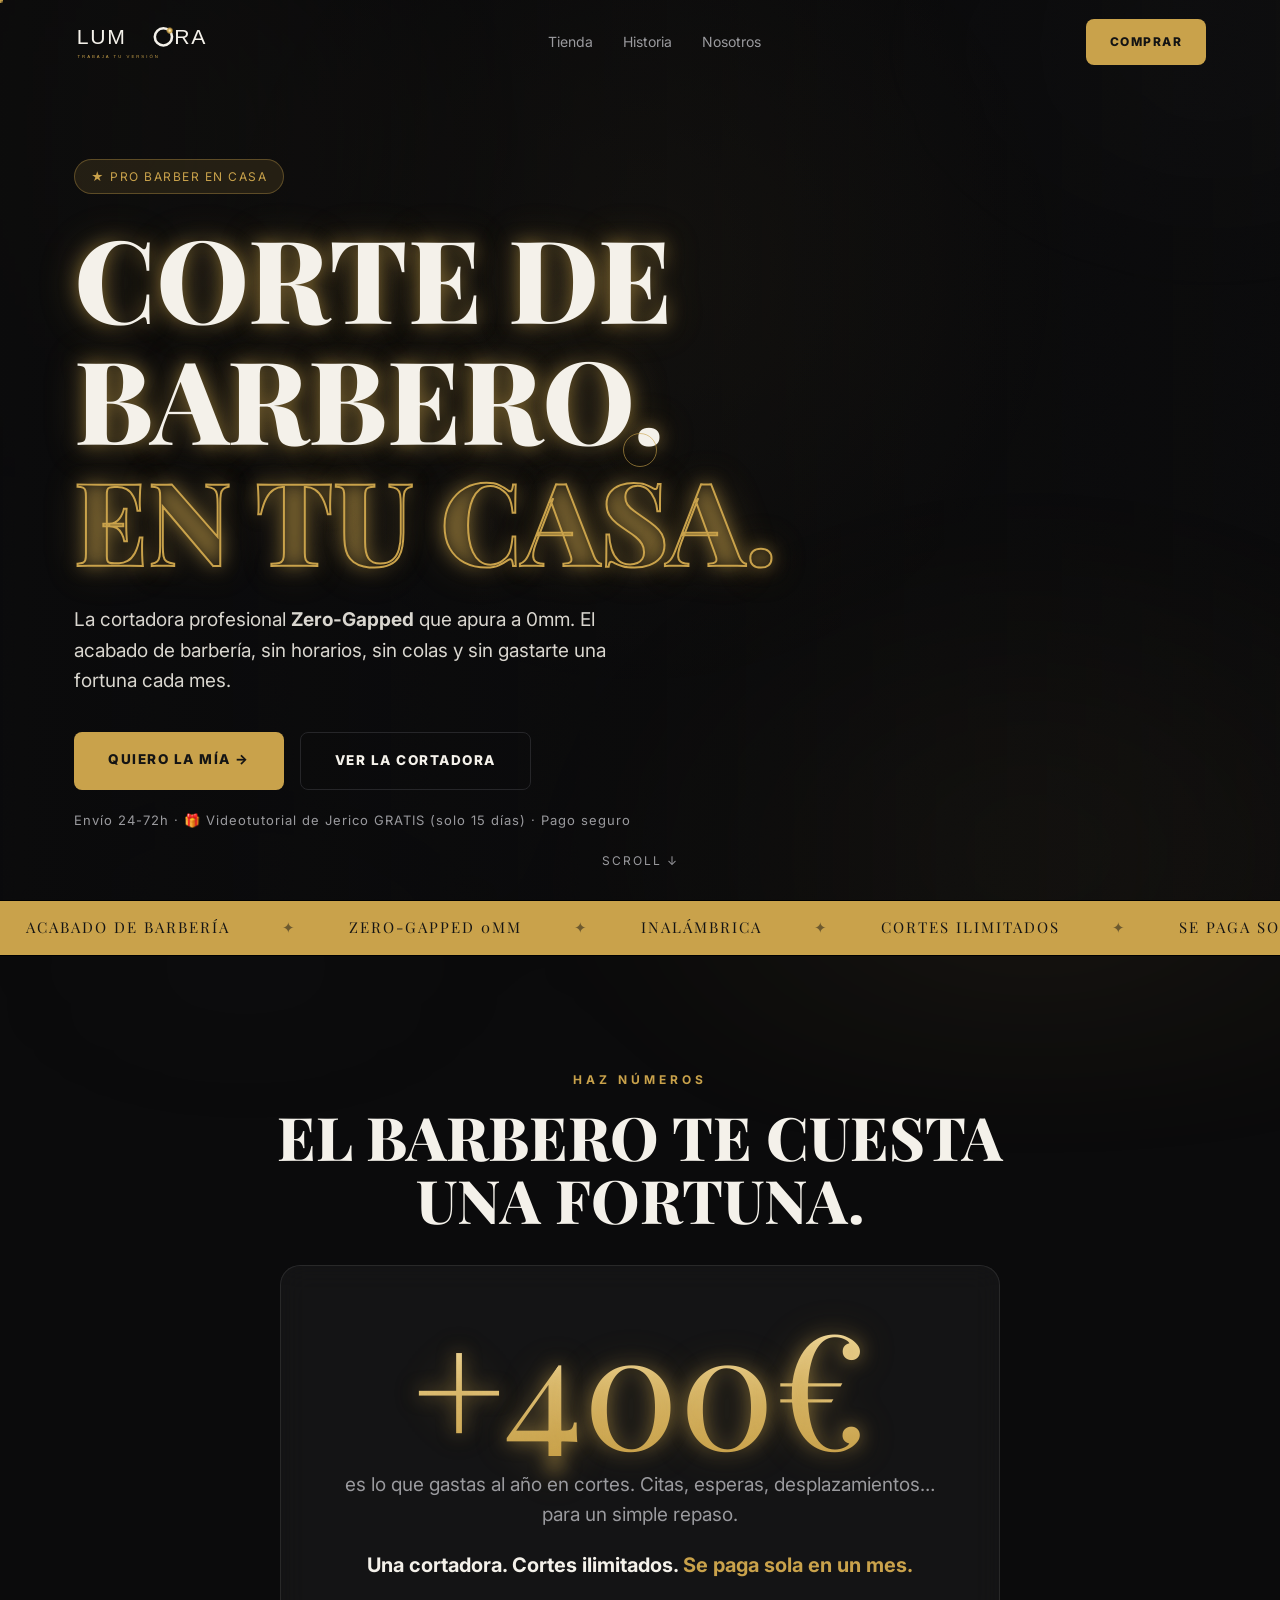
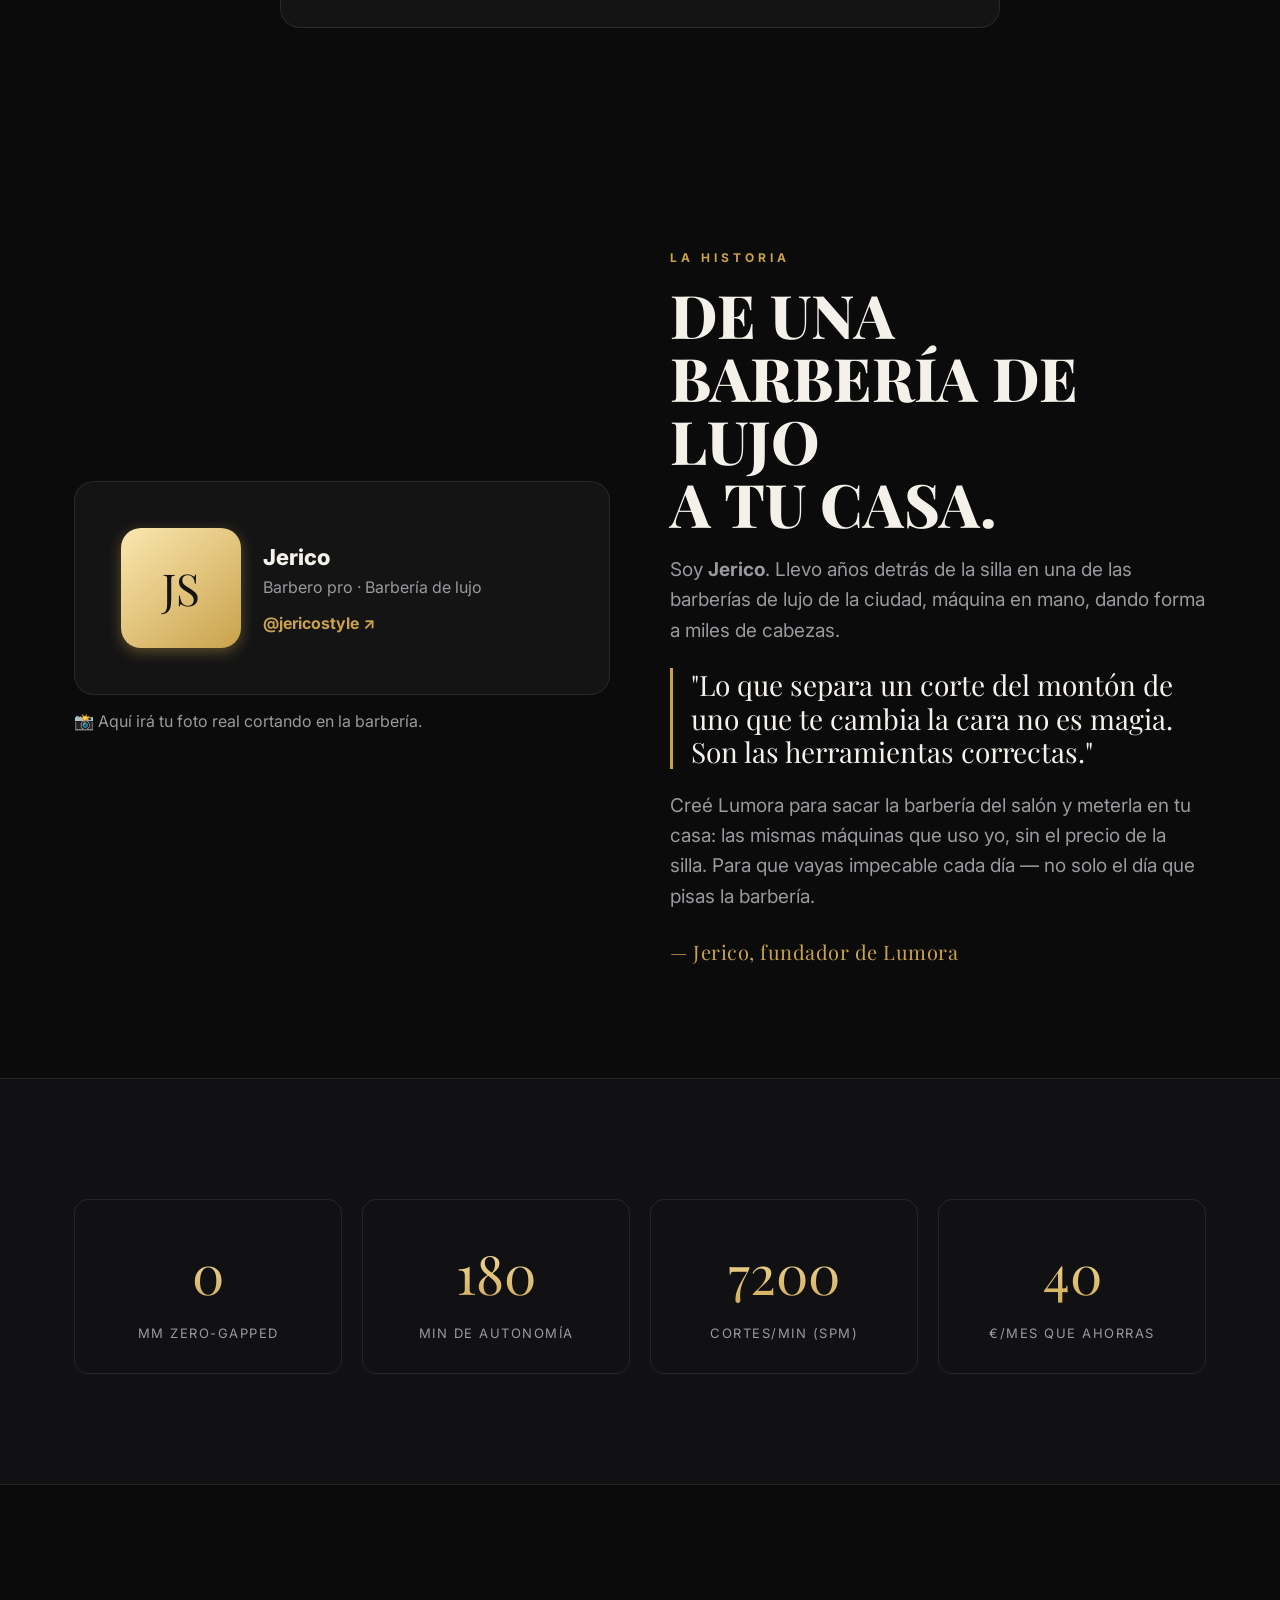
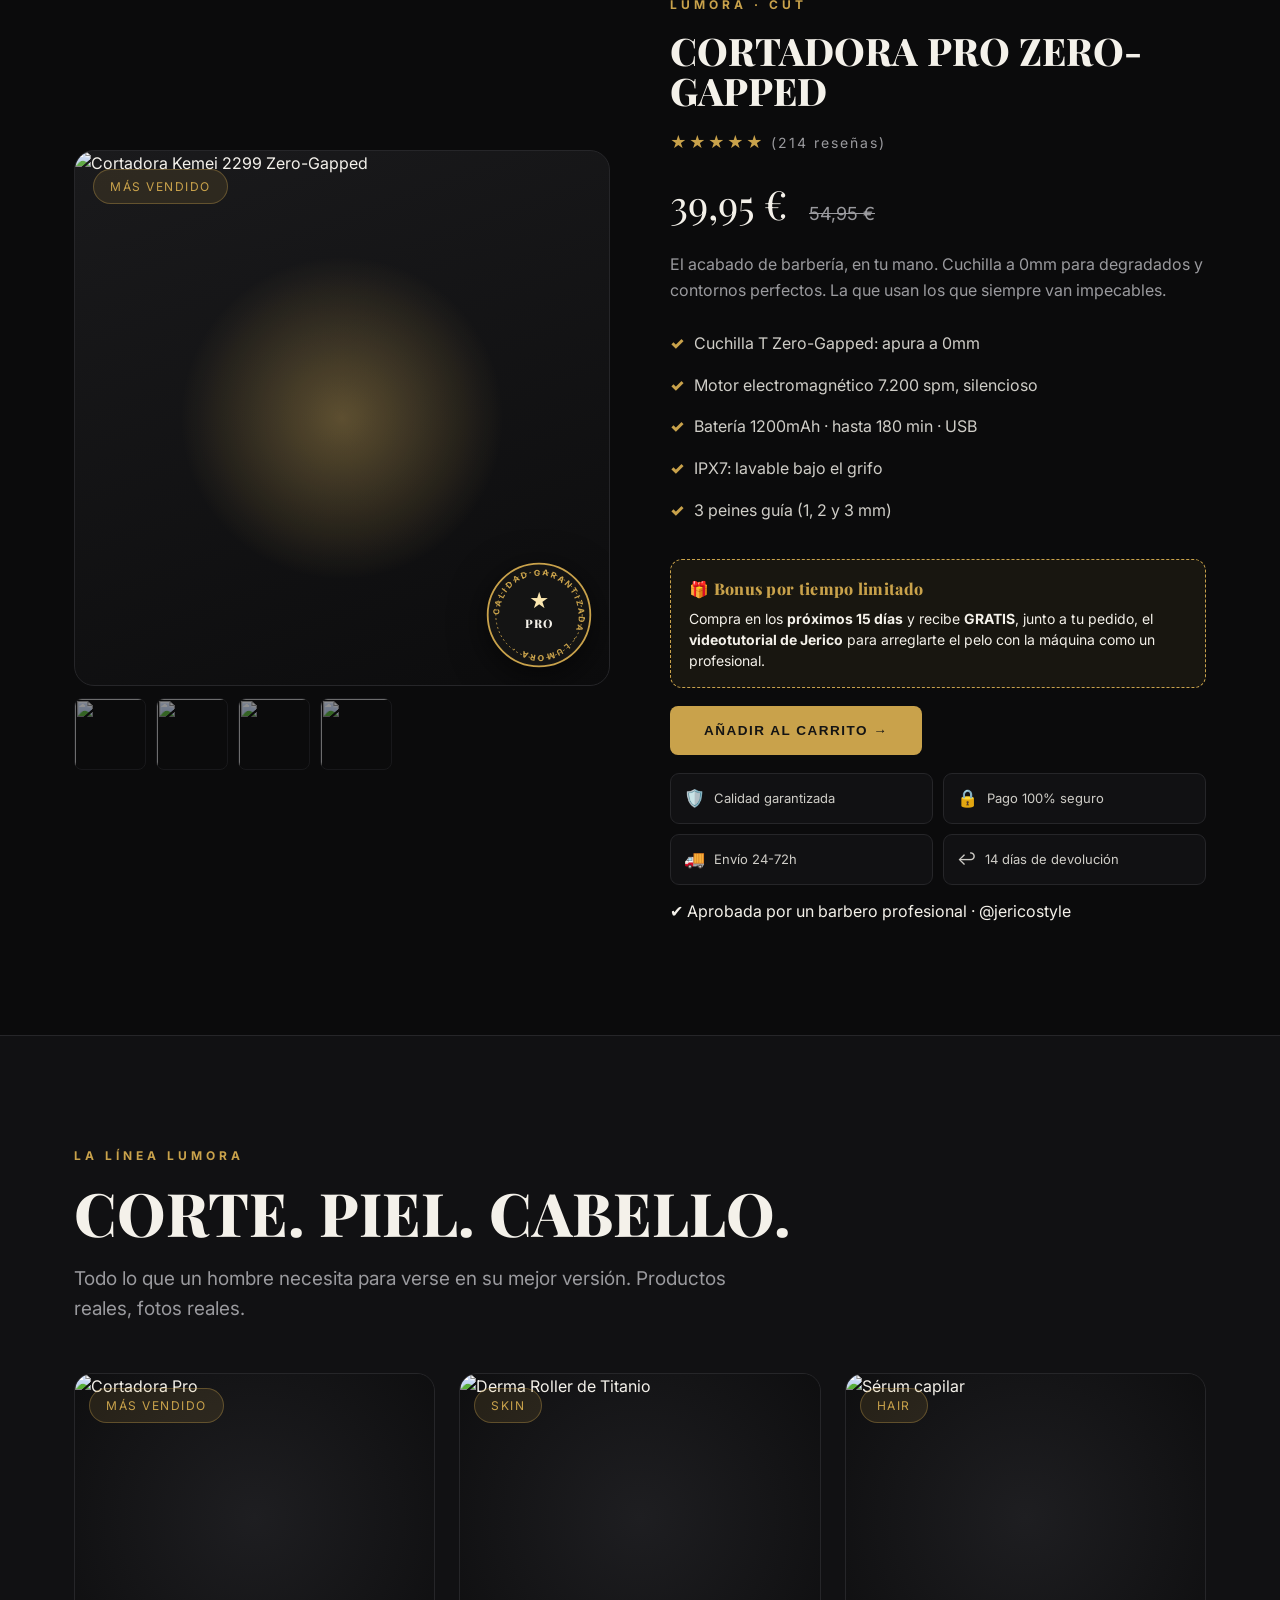
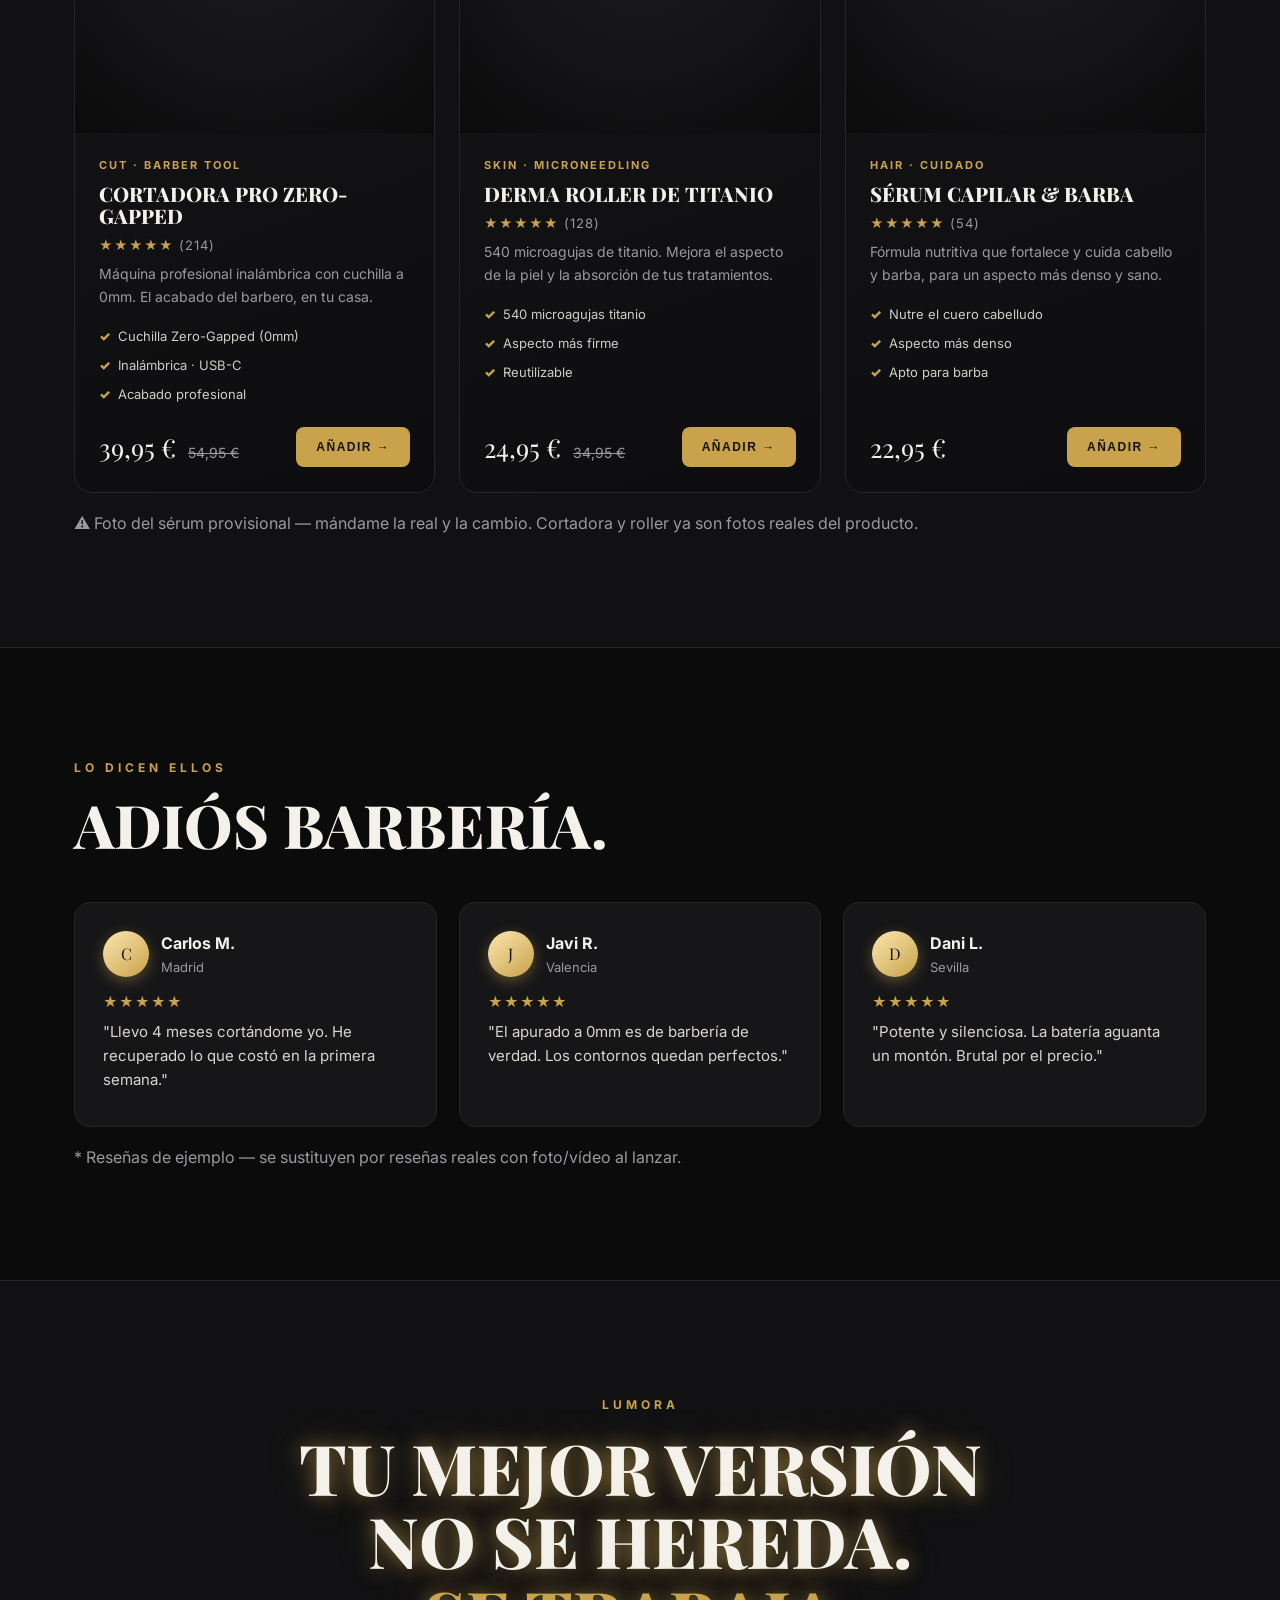
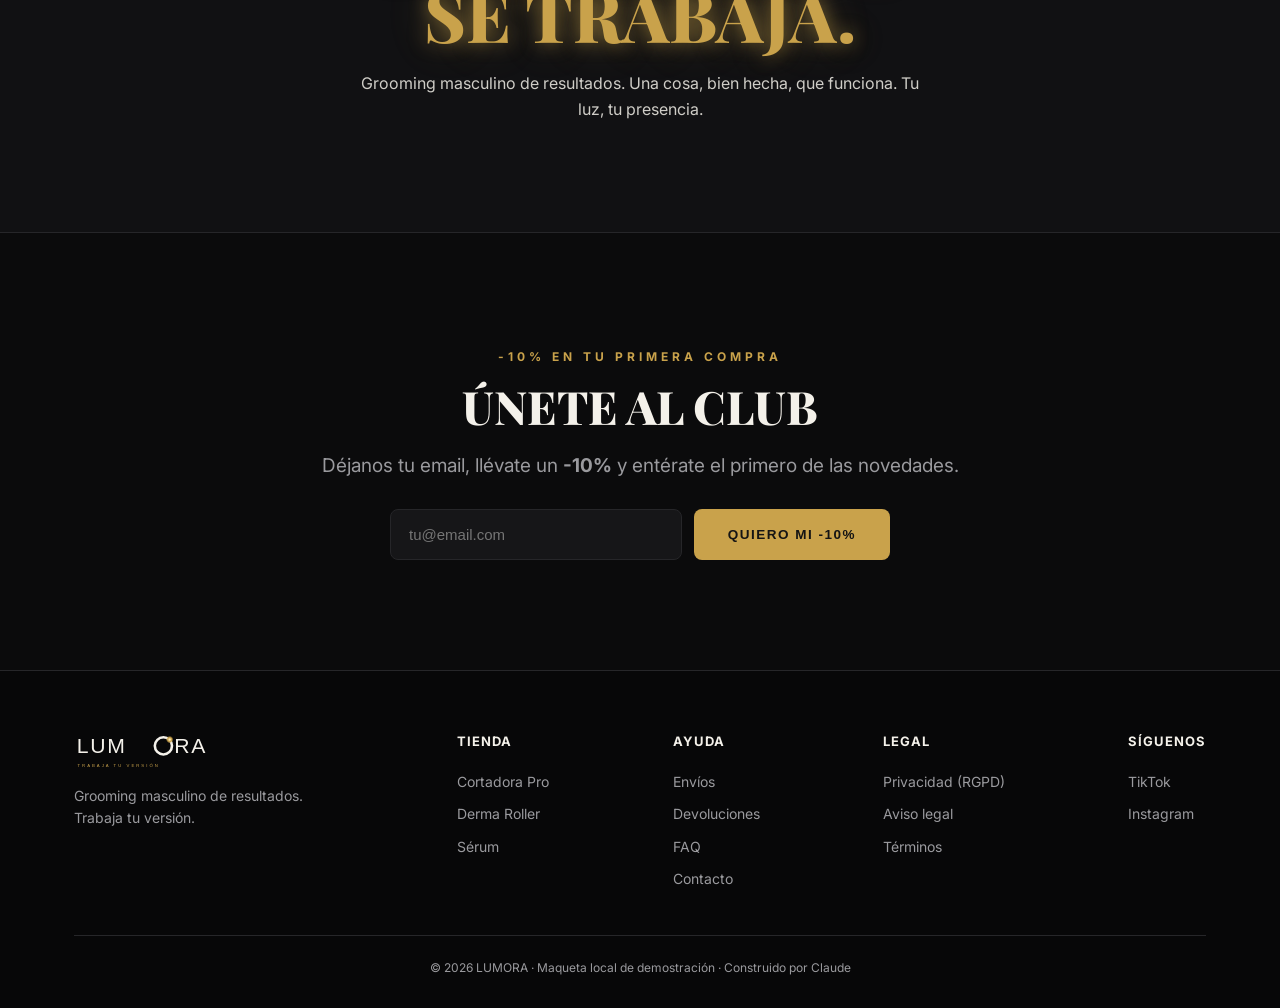
==== index.html @ 2f315c38 "Fix deploy Vercel (web a la raíz) + bonus videotutorial 15 días Co-Authored-By: Claude Opus 4.8 (1M " ====
<!DOCTYPE html>
<html lang="es">
<head>
<meta charset="UTF-8">
<meta name="viewport" content="width=device-width, initial-scale=1.0">
<title>LUMORA — Corte de barbero. En tu casa.</title>
<meta name="description" content="Cortadora profesional Zero-Gapped. El acabado de barbería en casa, sin gastarte una fortuna.">
<link rel="preconnect" href="https://fonts.googleapis.com">
<link rel="preconnect" href="https://fonts.gstatic.com" crossorigin>
<link href="https://fonts.googleapis.com/css2?family=Playfair+Display:wght@500;600;700;800;900&family=Inter:wght@400;500;600;700&display=swap" rel="stylesheet">
<link rel="stylesheet" href="styles.css">
<link rel="icon" href="logo.svg">
</head>
<body>

<div class="aurora"></div>
<div class="bg-glow"></div>
<div class="grain"></div>
<div class="cursor"></div><div class="cursor-dot"></div>

<header id="hd">
  <nav class="wrap">
    <a class="logo" href="#"><img src="logo.svg" alt="LUMORA"></a>
    <ul>
      <li><a href="#tienda">Tienda</a></li>
      <li><a href="#historia">Historia</a></li>
      <li><a href="#marca">Nosotros</a></li>
    </ul>
    <a href="#producto" class="btn nav-cta">Comprar</a>
  </nav>
</header>

<!-- HERO 3D -->
<section class="hero">
  <canvas id="hero3d"></canvas>
  <div class="layer veil"></div>
  <div class="wrap">
    <span class="badge reveal">★ Pro barber en casa</span>
    <h1 class="reveal d1 neon">Corte de barbero.<br><span class="stroke">En tu casa.</span></h1>
    <p class="sub reveal d2">La cortadora profesional <b>Zero-Gapped</b> que apura a 0mm. El acabado de barbería, sin horarios, sin colas y sin gastarte una fortuna cada mes.</p>
    <div class="cta-row reveal d3">
      <a href="#producto" class="btn">Quiero la mía →</a>
      <a href="#producto" class="btn ghost">Ver la cortadora</a>
    </div>
    <p class="micro reveal d4">Envío 24-72h · 🎁 Videotutorial de Jerico GRATIS (solo 15 días) · Pago seguro</p>
  </div>
  <div class="scroll-hint">Scroll ↓</div>
</section>

<!-- MARQUEE -->
<div class="marquee"><div>
  <span>Acabado de barbería</span><span>Zero-Gapped 0mm</span><span>Inalámbrica</span><span>Cortes ilimitados</span><span>Se paga sola</span>
  <span>Acabado de barbería</span><span>Zero-Gapped 0mm</span><span>Inalámbrica</span><span>Cortes ilimitados</span><span>Se paga sola</span>
</div></div>

<!-- PROBLEM (glass + bignum) -->
<section class="block">
  <div class="wrap" style="text-align:center">
    <div class="eyebrow reveal" style="display:inline-block">Haz números</div>
    <h2 class="reveal d1">El barbero te cuesta<br>una fortuna.</h2>
    <div class="glass reveal d2" style="max-width:720px;margin:34px auto 0">
      <div class="bignum neon">+400€</div>
      <p class="lead" style="margin:14px auto 0">es lo que gastas al año en cortes. Citas, esperas, desplazamientos… para un simple repaso.</p>
      <p style="margin-top:18px;color:var(--text);font-weight:700;font-size:20px">Una cortadora. Cortes ilimitados. <span class="gold">Se paga sola en un mes.</span></p>
    </div>
  </div>
</section>

<!-- HISTORIA / IDENTIDAD -->
<section class="block" id="historia">
  <div class="wrap split">
    <div class="reveal">
      <div class="founder-card glass">
        <div class="av-i mono">JS</div>
        <div>
          <div style="font-weight:800;font-size:22px">Jerico</div>
          <div class="who" style="color:var(--muted)">Barbero pro · Barbería de lujo</div>
          <a class="ighandle" href="https://instagram.com/jericostyle" target="_blank" rel="noopener">@jericostyle ↗</a>
        </div>
      </div>
      <p class="micro" style="color:var(--muted);margin-top:14px">📸 Aquí irá tu foto real cortando en la barbería.</p>
    </div>
    <div class="reveal d2">
      <div class="eyebrow">La historia</div>
      <h2>De una barbería de lujo<br>a tu casa.</h2>
      <p class="lead">Soy <b>Jerico</b>. Llevo años detrás de la silla en una de las barberías de lujo de la ciudad, máquina en mano, dando forma a miles de cabezas.</p>
      <p class="pullquote">"Lo que separa un corte del montón de uno que te cambia la cara no es magia. Son las herramientas correctas."</p>
      <p class="lead">Creé Lumora para sacar la barbería del salón y meterla en tu casa: las mismas máquinas que uso yo, sin el precio de la silla. Para que vayas impecable cada día — no solo el día que pisas la barbería.</p>
      <p class="signature">— Jerico, fundador de Lumora</p>
    </div>
  </div>
</section>

<!-- STATS -->
<section class="block" style="background:var(--bg2);border-top:1px solid var(--line);border-bottom:1px solid var(--line)">
  <div class="wrap">
    <div class="stats">
      <div class="stat reveal d1"><div class="num" data-count="0">0</div><div class="lbl">mm Zero-gapped</div></div>
      <div class="stat reveal d2"><div class="num" data-count="180">0</div><div class="lbl">Min de autonomía</div></div>
      <div class="stat reveal d3"><div class="num" data-count="7200">0</div><div class="lbl">Cortes/min (spm)</div></div>
      <div class="stat reveal d4"><div class="num" data-count="40">0</div><div class="lbl">€/mes que ahorras</div></div>
    </div>
  </div>
</section>

<!-- FEATURED PRODUCT -->
<section class="block" id="producto">
  <div class="wrap product">
    <div class="reveal">
      <div class="media" id="prodMedia">
        <div class="glow"></div>
        <span class="badge pill">Más vendido</span>
        <img id="mainImg" src="https://ae01.alicdn.com/kf/Sb8bc199e7de649be89783a315270a096f.jpg" alt="Cortadora Kemei 2299 Zero-Gapped">
        <div class="seal">
          <svg viewBox="0 0 120 120" class="sealsvg" xmlns="http://www.w3.org/2000/svg">
            <defs><path id="sc" d="M60,60 m-44,0 a44,44 0 1,1 88,0 a44,44 0 1,1 -88,0"/></defs>
            <circle cx="60" cy="60" r="57" fill="#141414" stroke="#C9A24B" stroke-width="2"/>
            <circle cx="60" cy="60" r="48" fill="none" stroke="#C9A24B" stroke-width="1" stroke-dasharray="2 3"/>
            <text font-size="9.2" fill="#C9A24B" font-weight="bold" letter-spacing="2.5"><textPath href="#sc" startOffset="0">CALIDAD GARANTIZADA · LUMORA · </textPath></text>
            <text x="60" y="52" text-anchor="middle" fill="#FBE7B0" font-size="22">★</text>
            <text x="60" y="74" text-anchor="middle" fill="#F4F1EA" font-size="13" font-family="Playfair Display" font-weight="800" letter-spacing="1">PRO</text>
          </svg>
        </div>
      </div>
      <div class="thumbs">
        <img onclick="swapMain(this)" src="https://ae01.alicdn.com/kf/S1d604c4067154e1cbc3c1c533a2d97d1k.jpg" alt="">
        <img onclick="swapMain(this)" src="https://ae01.alicdn.com/kf/S8b71797ec5b746148688afdf5ef9d709k.jpg" alt="">
        <img onclick="swapMain(this)" src="https://ae01.alicdn.com/kf/S72b883739f4f4b8bad85507e705fb644e.jpg" alt="">
        <img onclick="swapMain(this)" src="https://ae01.alicdn.com/kf/Sf4b3c0149a15485cae24dc1b8f1d070dY.jpg" alt="">
      </div>
    </div>
    <div class="reveal d2">
      <div class="eyebrow">Lumora · Cut</div>
      <h2>Cortadora Pro Zero-Gapped</h2>
      <div class="stars">★★★★★ <span style="color:var(--muted);font-size:14px">(214 reseñas)</span></div>
      <div class="price">39,95 € <small>54,95 €</small></div>
      <p style="color:var(--muted)">El acabado de barbería, en tu mano. Cuchilla a 0mm para degradados y contornos perfectos. La que usan los que siempre van impecables.</p>
      <ul>
        <li>Cuchilla T Zero-Gapped: apura a 0mm</li>
        <li>Motor electromagnético 7.200 spm, silencioso</li>
        <li>Batería 1200mAh · hasta 180 min · USB</li>
        <li>IPX7: lavable bajo el grifo</li>
        <li>3 peines guía (1, 2 y 3 mm)</li>
      </ul>
      <div class="bonus">
        <span class="bonus-tag">🎁 Bonus por tiempo limitado</span>
        <p>Compra en los <b>próximos 15 días</b> y recibe <b>GRATIS</b>, junto a tu pedido, el <b>videotutorial de Jerico</b> para arreglarte el pelo con la máquina como un profesional.</p>
      </div>
      <button class="btn" onclick="addCart()">Añadir al carrito →</button>
      <div class="trustbadges">
        <div><span class="ti">🛡️</span> Calidad garantizada</div>
        <div><span class="ti">🔒</span> Pago 100% seguro</div>
        <div><span class="ti">🚚</span> Envío 24-72h</div>
        <div><span class="ti">↩️</span> 14 días de devolución</div>
      </div>
      <p class="micro" style="margin-top:14px">✔ Aprobada por un barbero profesional · @jericostyle</p>
    </div>
  </div>
</section>

<!-- SHOP / LÍNEA -->
<section class="block" id="tienda" style="background:var(--bg2);border-top:1px solid var(--line);border-bottom:1px solid var(--line)">
  <div class="wrap">
    <div class="eyebrow reveal">La línea Lumora</div>
    <h2 class="reveal d1">Corte. Piel. Cabello.</h2>
    <p class="lead reveal d2">Todo lo que un hombre necesita para verse en su mejor versión. Productos reales, fotos reales.</p>
    <div class="shop">

      <div class="card reveal d1">
        <div class="ph"><span class="badge pill tagp">Más vendido</span>
          <img src="https://ae01.alicdn.com/kf/S1d604c4067154e1cbc3c1c533a2d97d1k.jpg" alt="Cortadora Pro">
        </div>
        <div class="body">
          <div class="cat">Cut · Barber tool</div>
          <h3>Cortadora Pro Zero-Gapped</h3>
          <div class="stars">★★★★★ <span style="color:var(--muted)">(214)</span></div>
          <p>Máquina profesional inalámbrica con cuchilla a 0mm. El acabado del barbero, en tu casa.</p>
          <ul class="feat"><li>Cuchilla Zero-Gapped (0mm)</li><li>Inalámbrica · USB-C</li><li>Acabado profesional</li></ul>
          <div class="pricerow"><div class="pr">39,95 € <small>54,95 €</small></div><button class="btn" onclick="addCart()">Añadir →</button></div>
        </div>
      </div>

      <div class="card reveal d2">
        <div class="ph"><span class="badge pill tagp">Skin</span>
          <img src="https://m.media-amazon.com/images/I/616848STqYL._AC_SL1500_.jpg" alt="Derma Roller de Titanio">
        </div>
        <div class="body">
          <div class="cat">Skin · Microneedling</div>
          <h3>Derma Roller de Titanio</h3>
          <div class="stars">★★★★★ <span style="color:var(--muted)">(128)</span></div>
          <p>540 microagujas de titanio. Mejora el aspecto de la piel y la absorción de tus tratamientos.</p>
          <ul class="feat"><li>540 microagujas titanio</li><li>Aspecto más firme</li><li>Reutilizable</li></ul>
          <div class="pricerow"><div class="pr">24,95 € <small>34,95 €</small></div><button class="btn" onclick="addCart()">Añadir →</button></div>
        </div>
      </div>

      <div class="card reveal d3">
        <div class="ph"><span class="badge pill tagp">Hair</span>
          <img src="https://images.unsplash.com/photo-1676809180101-1f215d615829?w=1000&q=70&auto=format&fit=crop" alt="Sérum capilar">
        </div>
        <div class="body">
          <div class="cat">Hair · Cuidado</div>
          <h3>Sérum Capilar &amp; Barba</h3>
          <div class="stars">★★★★★ <span style="color:var(--muted)">(54)</span></div>
          <p>Fórmula nutritiva que fortalece y cuida cabello y barba, para un aspecto más denso y sano.</p>
          <ul class="feat"><li>Nutre el cuero cabelludo</li><li>Aspecto más denso</li><li>Apto para barba</li></ul>
          <div class="pricerow"><div class="pr">22,95 €</div><button class="btn" onclick="addCart()">Añadir →</button></div>
        </div>
      </div>

    </div>
    <p class="micro" style="margin-top:18px;color:var(--muted)">⚠️ Foto del sérum provisional — mándame la real y la cambio. Cortadora y roller ya son fotos reales del producto.</p>
  </div>
</section>

<!-- REVIEWS (sin caras stock) -->
<section class="block" id="resultados">
  <div class="wrap">
    <div class="eyebrow reveal">Lo dicen ellos</div>
    <h2 class="reveal d1">Adiós barbería.</h2>
    <div class="reviews">
      <div class="review reveal d1"><div class="top"><div class="av-i">C</div><div><div style="font-weight:700">Carlos M.</div><div class="who">Madrid</div></div></div><div class="stars">★★★★★</div><p>"Llevo 4 meses cortándome yo. He recuperado lo que costó en la primera semana."</p></div>
      <div class="review reveal d2"><div class="top"><div class="av-i">J</div><div><div style="font-weight:700">Javi R.</div><div class="who">Valencia</div></div></div><div class="stars">★★★★★</div><p>"El apurado a 0mm es de barbería de verdad. Los contornos quedan perfectos."</p></div>
      <div class="review reveal d3"><div class="top"><div class="av-i">D</div><div><div style="font-weight:700">Dani L.</div><div class="who">Sevilla</div></div></div><div class="stars">★★★★★</div><p>"Potente y silenciosa. La batería aguanta un montón. Brutal por el precio."</p></div>
    </div>
    <p class="micro" style="margin-top:18px;color:var(--muted)">* Reseñas de ejemplo — se sustituyen por reseñas reales con foto/vídeo al lanzar.</p>
  </div>
</section>

<!-- BRAND -->
<section class="block brand" id="marca" style="background:var(--bg2);border-top:1px solid var(--line);border-bottom:1px solid var(--line)">
  <div class="wrap">
    <div class="eyebrow reveal" style="display:inline-block">Lumora</div>
    <h2 class="reveal d1 neon">Tu mejor versión<br>no se hereda.<br><span class="gold">Se trabaja.</span></h2>
    <p class="reveal d2">Grooming masculino de resultados. Una cosa, bien hecha, que funciona. Tu luz, tu presencia.</p>
  </div>
</section>

<!-- EMAIL -->
<section class="block email">
  <div class="wrap">
    <div class="eyebrow reveal" style="display:inline-block">-10% en tu primera compra</div>
    <h2 class="reveal d1" style="font-size:clamp(28px,4.5vw,46px)">Únete al club</h2>
    <p class="lead reveal d2" style="margin:0 auto">Déjanos tu email, llévate un <b>-10%</b> y entérate el primero de las novedades.</p>
    <form class="reveal d3" onsubmit="return subscribe(event)">
      <input type="email" placeholder="tu@email.com" required>
      <button class="btn" type="submit">Quiero mi -10%</button>
    </form>
  </div>
</section>

<!-- FOOTER -->
<footer>
  <div class="wrap">
    <div class="cols">
      <div style="max-width:260px">
        <img src="logo.svg" alt="LUMORA" style="height:40px;margin-bottom:14px">
        <p>Grooming masculino de resultados. Trabaja tu versión.</p>
      </div>
      <div><h4>Tienda</h4><ul><li><a href="#producto">Cortadora Pro</a></li><li><a href="#tienda">Derma Roller</a></li><li><a href="#tienda">Sérum</a></li></ul></div>
      <div><h4>Ayuda</h4><ul><li><a href="#">Envíos</a></li><li><a href="#">Devoluciones</a></li><li><a href="#">FAQ</a></li><li><a href="#">Contacto</a></li></ul></div>
      <div><h4>Legal</h4><ul><li><a href="#">Privacidad (RGPD)</a></li><li><a href="#">Aviso legal</a></li><li><a href="#">Términos</a></li></ul></div>
      <div><h4>Síguenos</h4><ul><li><a href="#">TikTok</a></li><li><a href="#">Instagram</a></li></ul></div>
    </div>
    <div class="bottom">© 2026 LUMORA · Maqueta local de demostración · Construido por Claude</div>
  </div>
</footer>

<script src="https://cdnjs.cloudflare.com/ajax/libs/three.js/r128/three.min.js"></script>
<script src="three-scene.js"></script>
<script src="app.js"></script>
</body>
</html>
---- styles.css ----
:root{
  --bg:#0b0b0c; --bg2:#111113; --panel:#161618; --line:#262629;
  --gold:#C9A24B; --gold2:#FBE7B0; --text:#F4F1EA; --muted:#9a9a9e;
  --maxw:1180px; --ease:cubic-bezier(.16,1,.3,1);
}
*{box-sizing:border-box;margin:0;padding:0}
html{scroll-behavior:smooth}
body{background:var(--bg);color:var(--text);font-family:'Inter','Helvetica Neue',Arial,sans-serif;line-height:1.6;-webkit-font-smoothing:antialiased;overflow-x:hidden;cursor:none}
@media(pointer:coarse){body{cursor:auto}}
h1,h2,h3,.display{font-family:'Playfair Display',Georgia,serif;font-weight:800;letter-spacing:0;line-height:1.05}
.wrap{max-width:var(--maxw);margin:0 auto;padding:0 24px}
.gold{color:var(--gold)}
a{color:inherit;text-decoration:none}
img{max-width:100%;display:block}

/* CUSTOM CURSOR */
.cursor,.cursor-dot{position:fixed;top:0;left:0;border-radius:50%;pointer-events:none;z-index:9999;transform:translate(-50%,-50%);will-change:transform}
.cursor{width:34px;height:34px;border:1px solid rgba(201,162,75,.6);transition:width .25s,height .25s,background .25s,border-color .25s}
.cursor.big{width:70px;height:70px;background:rgba(201,162,75,.12);border-color:transparent}
.cursor-dot{width:5px;height:5px;background:var(--gold)}
@media(pointer:coarse){.cursor,.cursor-dot{display:none}}

/* GLOBAL GOLD GLOW following scroll */
.bg-glow{position:fixed;inset:0;pointer-events:none;z-index:1;
  background:radial-gradient(600px 600px at var(--mx,50%) var(--my,30%), rgba(201,162,75,.08), transparent 70%)}

/* AURORA animated background */
.aurora{position:fixed;inset:-20%;z-index:0;pointer-events:none;filter:blur(70px);opacity:.45;
  background:
   radial-gradient(40% 40% at 18% 25%, rgba(201,162,75,.30), transparent 60%),
   radial-gradient(38% 38% at 82% 18%, rgba(255,255,255,.05), transparent 60%),
   radial-gradient(45% 45% at 72% 82%, rgba(201,162,75,.16), transparent 62%),
   radial-gradient(30% 30% at 28% 92%, rgba(150,150,150,.05), transparent 60%);
  animation:aurora 20s ease-in-out infinite alternate}
@keyframes aurora{50%{transform:translate3d(4%,-3%,0) scale(1.15) rotate(8deg)}100%{transform:translate3d(-3%,4%,0) scale(1.05) rotate(-6deg)}}

/* GRAIN */
.grain{position:fixed;inset:0;z-index:2;pointer-events:none;opacity:.05;mix-blend-mode:overlay;
  background-image:url("data:image/svg+xml,%3Csvg xmlns='http://www.w3.org/2000/svg' width='120' height='120'%3E%3Cfilter id='n'%3E%3CfeTurbulence type='fractalNoise' baseFrequency='0.9' numOctaves='3'/%3E%3C/filter%3E%3Crect width='100%25' height='100%25' filter='url(%23n)'/%3E%3C/svg%3E")}

/* NEON text */
.neon{text-shadow:0 0 18px rgba(201,162,75,.55),0 0 40px rgba(201,162,75,.3)}

/* keep page content above aurora/grain */
header,section,footer,.marquee{position:relative;z-index:3}

/* BUTTONS */
.btn{position:relative;display:inline-block;background:var(--gold);color:#141414;font-weight:800;padding:17px 34px;border-radius:8px;text-transform:uppercase;letter-spacing:1.5px;font-size:13.5px;border:none;cursor:none;overflow:hidden;transition:transform .3s var(--ease),box-shadow .3s}
.btn:hover{transform:translateY(-3px);box-shadow:0 16px 40px rgba(201,162,75,.4)}
.btn::after{content:"";position:absolute;top:0;left:-120%;width:60%;height:100%;background:linear-gradient(120deg,transparent,rgba(255,255,255,.5),transparent);transform:skewX(-20deg);transition:left .6s}
.btn:hover::after{left:140%}
.btn.ghost{background:transparent;color:var(--text);border:1px solid var(--line)}
.btn.ghost:hover{border-color:var(--gold);box-shadow:none}

/* HEADER */
header{position:fixed;top:0;left:0;right:0;z-index:100;transition:all .4s var(--ease)}
header.scrolled{background:rgba(11,11,12,.8);backdrop-filter:blur(14px);border-bottom:1px solid var(--line)}
nav{display:flex;align-items:center;justify-content:space-between;height:84px;transition:height .4s var(--ease)}
header.scrolled nav{height:66px}
nav .logo img{height:40px}
nav ul{display:flex;gap:30px;list-style:none;font-size:14px}
nav ul a{color:var(--muted);position:relative;transition:color .25s}
nav ul a::after{content:"";position:absolute;left:0;bottom:-6px;width:0;height:2px;background:var(--gold);transition:width .3s var(--ease)}
nav ul a:hover{color:var(--text)}nav ul a:hover::after{width:100%}
.nav-cta{font-size:12px;padding:13px 24px}
@media(max-width:860px){nav ul{display:none}}

/* REVEAL */
.reveal{opacity:0;transform:translateY(40px);transition:opacity .9s var(--ease),transform .9s var(--ease)}
.reveal.in{opacity:1;transform:none}
.reveal.d1{transition-delay:.1s}.reveal.d2{transition-delay:.2s}.reveal.d3{transition-delay:.3s}.reveal.d4{transition-delay:.4s}

/* HERO */
.hero{position:relative;min-height:100vh;display:flex;align-items:center;overflow:hidden}
.hero .layer{position:absolute;inset:0;z-index:0}
.hero .photo{background-size:cover;background-position:center;filter:grayscale(.3) contrast(1.05);transform:scale(1.1);will-change:transform}
.hero .veil{background:linear-gradient(90deg,rgba(11,11,12,.96) 0%,rgba(11,11,12,.8) 40%,rgba(11,11,12,.35) 100%)}
.hero .mesh{background:
  radial-gradient(700px 500px at 80% 20%, rgba(201,162,75,.22), transparent 60%),
  radial-gradient(500px 400px at 10% 90%, rgba(201,162,75,.10), transparent 60%);
  animation:float 12s ease-in-out infinite alternate}
@keyframes float{to{transform:translate3d(0,-30px,0) scale(1.05)}}
.hero .wrap{position:relative;z-index:2;padding-top:90px}
.hero .badge{margin-bottom:22px}
.hero h1{font-size:clamp(46px,9vw,120px);text-transform:uppercase}
.hero h1 .stroke{-webkit-text-stroke:2px var(--gold);color:transparent}
.hero p.sub{max-width:560px;margin:26px 0 0;color:#d9d6cf;font-size:19px}
.hero .cta-row{display:flex;gap:16px;flex-wrap:wrap;margin-top:36px}
.hero .micro{margin-top:20px;color:var(--muted);font-size:13px;letter-spacing:1px}
.scroll-hint{position:absolute;bottom:30px;left:50%;transform:translateX(-50%);z-index:2;color:var(--muted);font-size:12px;letter-spacing:2px;text-transform:uppercase;animation:bob 2s infinite}
@keyframes bob{50%{transform:translate(-50%,8px)}}

.badge{display:inline-block;background:rgba(201,162,75,.12);color:var(--gold);border:1px solid rgba(201,162,75,.35);padding:7px 16px;border-radius:30px;font-size:12px;letter-spacing:1.5px;text-transform:uppercase}

/* MARQUEE */
.marquee{background:var(--gold);color:#141414;overflow:hidden;white-space:nowrap;padding:14px 0;border-top:1px solid #000;border-bottom:1px solid #000}
.marquee div{display:inline-block;animation:scroll 22s linear infinite;font-family:'Playfair Display';text-transform:uppercase;letter-spacing:2px;font-size:15px}
.marquee span{margin:0 26px}.marquee span::after{content:"✦";margin-left:52px;opacity:.5}
@keyframes scroll{to{transform:translateX(-50%)}}

/* SECTIONS */
section.block{position:relative;padding:110px 0;z-index:1}
.eyebrow{color:var(--gold);text-transform:uppercase;letter-spacing:4px;font-size:12px;font-weight:700;margin-bottom:16px}
.block h2{font-size:clamp(30px,5.2vw,60px);text-transform:uppercase;margin-bottom:20px}
.lead{color:var(--muted);font-size:19px;max-width:680px}

/* SPLIT */
.split{display:grid;grid-template-columns:1fr 1fr;gap:60px;align-items:center}
.split .imgwrap{position:relative;border-radius:16px;overflow:hidden;aspect-ratio:4/5}
.split .imgwrap img{width:100%;height:100%;object-fit:cover;transition:transform 1.2s var(--ease);filter:grayscale(.2)}
.split .imgwrap:hover img{transform:scale(1.07)}
.split .imgwrap::after{content:"";position:absolute;inset:0;background:linear-gradient(180deg,transparent 50%,rgba(11,11,12,.6))}
@media(max-width:860px){.split{grid-template-columns:1fr;gap:34px}}

/* STEPS 3D */
.steps{display:grid;grid-template-columns:repeat(3,1fr);gap:24px;margin-top:48px;perspective:1200px}
.tilt{background:linear-gradient(160deg,var(--panel),#0e0e10);border:1px solid var(--line);border-radius:16px;padding:34px;transition:transform .25s var(--ease),box-shadow .4s,border-color .4s;transform-style:preserve-3d;will-change:transform}
.tilt:hover{box-shadow:0 30px 60px rgba(0,0,0,.5),0 0 0 1px rgba(201,162,75,.3);border-color:rgba(201,162,75,.4)}
.tilt .inner{transform:translateZ(40px)}
.step .n{font-family:'Playfair Display';font-size:48px;background:linear-gradient(180deg,var(--gold2),var(--gold));-webkit-background-clip:text;background-clip:text;color:transparent}
.step h3{font-size:21px;margin:12px 0 10px;text-transform:uppercase}
.step p{color:var(--muted);font-size:15px}
@media(max-width:860px){.steps{grid-template-columns:1fr}}

/* STATS */
.stats{display:grid;grid-template-columns:repeat(4,1fr);gap:20px;margin-top:10px}
.stat{text-align:center;padding:30px 16px;border:1px solid var(--line);border-radius:14px;background:var(--bg2)}
.stat .num{font-family:'Playfair Display';font-size:clamp(34px,5vw,54px);background:linear-gradient(180deg,var(--gold2),var(--gold));-webkit-background-clip:text;background-clip:text;color:transparent}
.stat .lbl{color:var(--muted);font-size:13px;text-transform:uppercase;letter-spacing:1.5px;margin-top:6px}
@media(max-width:860px){.stats{grid-template-columns:repeat(2,1fr)}}

/* BEFORE / AFTER */
.ba{position:relative;max-width:720px;margin:46px auto 0;aspect-ratio:16/10;border-radius:16px;overflow:hidden;user-select:none;border:1px solid var(--line)}
.ba img{position:absolute;inset:0;width:100%;height:100%;object-fit:cover}
.ba .after{clip-path:inset(0 0 0 50%)}
.ba .tag{position:absolute;top:14px;padding:6px 14px;border-radius:30px;font-size:12px;letter-spacing:1px;text-transform:uppercase;background:rgba(0,0,0,.6);backdrop-filter:blur(4px)}
.ba .tag.l{left:14px}.ba .tag.r{right:14px;color:var(--gold)}
.ba .handle{position:absolute;top:0;bottom:0;left:50%;width:3px;background:var(--gold);transform:translateX(-50%);cursor:ew-resize}
.ba .knob{position:absolute;top:50%;left:50%;transform:translate(-50%,-50%);width:46px;height:46px;border-radius:50%;background:var(--gold);color:#141414;display:flex;align-items:center;justify-content:center;font-weight:900;box-shadow:0 6px 20px rgba(0,0,0,.5)}

/* PRODUCT */
.product{display:grid;grid-template-columns:1fr 1fr;gap:60px;align-items:center;perspective:1200px}
.product .media{position:relative;border-radius:20px;overflow:hidden;aspect-ratio:1/1;border:1px solid var(--line);background:linear-gradient(160deg,#1a1a1c,#0c0c0d);transform-style:preserve-3d}
.product .media img{width:100%;height:100%;object-fit:cover;filter:grayscale(.15)}
.product .media .glow{position:absolute;width:380px;height:380px;border-radius:50%;left:50%;top:50%;transform:translate(-50%,-50%);background:radial-gradient(circle,rgba(201,162,75,.4),transparent 60%);mix-blend-mode:screen;animation:float 8s ease-in-out infinite alternate}
.product .media .pill{position:absolute;left:18px;top:18px;z-index:2}
.product h2{font-size:38px;text-transform:uppercase}
.product .stars{color:var(--gold);letter-spacing:2px}
.product .price{font-family:'Playfair Display';font-size:40px;margin:16px 0}
.product .price small{color:var(--muted);font-size:18px;text-decoration:line-through;font-family:Inter;margin-left:12px;font-weight:400}
.product ul{list-style:none;margin:20px 0 28px}
.product ul li{padding:8px 0;color:#cfcdc7}
.product ul li::before{content:"✓";color:var(--gold);font-weight:900;margin-right:10px}
@media(max-width:860px){.product{grid-template-columns:1fr}}

/* 3D HERO CANVAS */
#hero3d{position:absolute;inset:0;z-index:1;width:100%;height:100%;display:block}
.hero .wrap{z-index:4}
.hero .veil{background:linear-gradient(90deg,rgba(11,11,12,.92) 0%,rgba(11,11,12,.55) 45%,rgba(11,11,12,.2) 100%);z-index:2}

/* 3D SHOWCASE (drag) */
.showcase{position:relative;text-align:center;overflow:hidden}
#show3d{width:100%;height:560px;display:block;touch-action:none}
.showcase .hint3d{position:absolute;bottom:30px;left:50%;transform:translateX(-50%);z-index:3;color:var(--gold);font-size:13px;letter-spacing:3px;text-transform:uppercase;border:1px solid rgba(201,162,75,.4);padding:10px 22px;border-radius:30px;background:rgba(0,0,0,.35);backdrop-filter:blur(6px);animation:pulse 2.4s infinite}
@keyframes pulse{50%{box-shadow:0 0 30px rgba(201,162,75,.5)}}
.showcase .ring{position:absolute;width:560px;height:560px;border-radius:50%;border:1px solid rgba(201,162,75,.15);left:50%;top:50%;transform:translate(-50%,-50%);pointer-events:none}
.showcase .ring.two{width:760px;height:760px;border-color:rgba(201,162,75,.08)}

/* GLASS PANEL */
.glass{background:rgba(255,255,255,.04);border:1px solid rgba(255,255,255,.09);border-radius:20px;backdrop-filter:blur(14px);padding:46px}
.bignum{font-family:'Playfair Display';font-size:clamp(70px,13vw,160px);line-height:.9;background:linear-gradient(180deg,var(--gold2),var(--gold));-webkit-background-clip:text;background-clip:text;color:transparent}

/* BONUS / PROMO */
.bonus{margin:18px 0;padding:16px 18px;border:1px dashed var(--gold);border-radius:12px;background:rgba(201,162,75,.07)}
.bonus-tag{display:inline-block;font-family:'Playfair Display';font-weight:800;color:var(--gold);margin-bottom:6px;letter-spacing:.3px}
.bonus p{color:var(--text);font-size:14px;margin:0;line-height:1.5}
.promo-bar{background:var(--gold);color:#141414;text-align:center;font-weight:700;font-size:13.5px;letter-spacing:.4px;padding:9px 16px}

/* AVATAR INITIAL */
.av-i{width:46px;height:46px;border-radius:50%;display:flex;align-items:center;justify-content:center;font-family:'Playfair Display';color:#141414;background:linear-gradient(140deg,var(--gold2),var(--gold));box-shadow:0 4px 14px rgba(201,162,75,.4)}

/* PRODUCT THUMBNAILS */
.thumbs{display:flex;gap:10px;margin-top:12px;flex-wrap:wrap}
.thumbs img{width:72px;height:72px;object-fit:cover;border-radius:8px;border:1px solid var(--line);cursor:none;opacity:.55;transition:opacity .2s,border-color .2s,transform .2s}
.thumbs img:hover{opacity:.85;transform:translateY(-2px)}
.thumbs img.active{opacity:1;border-color:var(--gold)}

/* QUALITY SEAL + TRUST BADGES */
.seal{position:absolute;right:16px;bottom:16px;width:108px;height:108px;z-index:4;filter:drop-shadow(0 8px 18px rgba(0,0,0,.6))}
.sealsvg{width:100%;height:100%;animation:spin 22s linear infinite}
@keyframes spin{to{transform:rotate(360deg)}}
.trustbadges{display:grid;grid-template-columns:1fr 1fr;gap:10px;margin-top:18px}
.trustbadges div{display:flex;align-items:center;gap:9px;font-size:13px;color:#cfcdc7;background:var(--bg2);border:1px solid var(--line);border-radius:9px;padding:11px 13px}
.trustbadges .ti{font-size:17px}

/* FOUNDER / HISTORIA */
.founder-card{display:flex;gap:22px;align-items:center}
.founder-card .mono{width:120px;height:120px;border-radius:20px;font-size:44px;flex-shrink:0}
.ighandle{color:var(--gold);font-weight:700;display:inline-block;margin-top:10px;transition:opacity .2s}
.ighandle:hover{opacity:.7}
.signature{font-family:'Playfair Display';color:var(--gold);margin-top:24px;font-size:20px;letter-spacing:.5px}
.pullquote{font-family:'Playfair Display';font-size:clamp(20px,2.4vw,28px);line-height:1.2;margin:22px 0;border-left:3px solid var(--gold);padding-left:18px}

/* SHOP — línea de productos */
.shop{display:grid;grid-template-columns:repeat(3,1fr);gap:24px;margin-top:48px;perspective:1200px}
.card{background:linear-gradient(160deg,var(--panel),#0d0d0f);border:1px solid var(--line);border-radius:18px;overflow:hidden;display:flex;flex-direction:column;transition:transform .3s var(--ease),box-shadow .4s,border-color .4s}
.card:hover{transform:translateY(-8px);box-shadow:0 30px 60px rgba(0,0,0,.55);border-color:rgba(201,162,75,.4)}
.card .ph{position:relative;aspect-ratio:1/1;background:radial-gradient(circle at 50% 40%,#1e1e21,#0b0b0c);overflow:hidden;display:flex;align-items:center;justify-content:center}
.card .ph img{width:100%;height:100%;object-fit:cover;transition:transform 1s var(--ease)}
.card:hover .ph img{transform:scale(1.08)}
.card .ph .tagp{position:absolute;top:14px;left:14px;z-index:2}
.card .body{padding:24px;display:flex;flex-direction:column;flex:1}
.card .cat{color:var(--gold);text-transform:uppercase;letter-spacing:2px;font-size:11px;font-weight:700;margin-bottom:8px}
.card h3{font-size:20px;text-transform:uppercase;line-height:1.1}
.card .stars{color:var(--gold);font-size:13px;letter-spacing:1px;margin:8px 0}
.card p{color:var(--muted);font-size:14px;margin-bottom:14px}
.card .feat{list-style:none;margin:0 0 18px}
.card .feat li{color:#cfcdc7;font-size:13px;padding:4px 0}
.card .feat li::before{content:"✓";color:var(--gold);font-weight:900;margin-right:8px}
.card .pricerow{margin-top:auto;display:flex;align-items:center;justify-content:space-between;gap:10px}
.card .pr{font-family:'Playfair Display';font-size:26px}
.card .pr small{color:var(--muted);font-size:14px;text-decoration:line-through;font-family:Inter;font-weight:400;margin-left:6px}
.card .btn{padding:13px 20px;font-size:12px}
.card.soon{opacity:.96}
.card.soon .badge.pill2{background:rgba(255,255,255,.08);color:var(--muted);border-color:var(--line)}
@media(max-width:860px){.shop{grid-template-columns:1fr}}

/* GALLERY */
.gallery{display:grid;grid-template-columns:repeat(4,1fr);grid-auto-rows:200px;gap:14px;margin-top:46px}
.gallery a{position:relative;border-radius:12px;overflow:hidden}
.gallery img{width:100%;height:100%;object-fit:cover;filter:grayscale(.3);transition:transform 1s var(--ease),filter .6s}
.gallery a:hover img{transform:scale(1.12);filter:grayscale(0)}
.gallery .tall{grid-row:span 2}.gallery .wide{grid-column:span 2}
@media(max-width:860px){.gallery{grid-template-columns:repeat(2,1fr);grid-auto-rows:160px}.gallery .wide{grid-column:span 2}}

/* REVIEWS */
.reviews{display:grid;grid-template-columns:repeat(3,1fr);gap:22px;margin-top:46px}
.review{background:var(--panel);border:1px solid var(--line);border-radius:16px;padding:28px}
.review .top{display:flex;align-items:center;gap:12px;margin-bottom:14px}
.review .av{width:46px;height:46px;border-radius:50%;object-fit:cover}
.review p{font-size:15px;margin:6px 0;color:#d9d6cf}
.review .who{color:var(--muted);font-size:13px}
.review .stars{color:var(--gold);letter-spacing:1px;font-size:14px}
@media(max-width:860px){.reviews{grid-template-columns:1fr}}

/* BRAND */
.brand{position:relative;text-align:center;overflow:hidden}
.brand .bgimg{position:absolute;inset:0;background-size:cover;background-position:center;filter:grayscale(.6) brightness(.3);transform:scale(1.1);z-index:0}
.brand .wrap{position:relative;z-index:1}
.brand h2{font-size:clamp(32px,6vw,70px);text-transform:uppercase}
.brand p{color:#cfcdc7;max-width:560px;margin:20px auto 0}

/* EMAIL */
.email{text-align:center}
.email form{display:flex;gap:12px;max-width:500px;margin:28px auto 0}
.email input{flex:1;background:var(--panel);border:1px solid var(--line);border-radius:8px;color:var(--text);padding:16px 18px;font-size:15px}
.email input:focus{outline:none;border-color:var(--gold)}
@media(max-width:560px){.email form{flex-direction:column}}

/* FOOTER */
footer{background:#070708;border-top:1px solid var(--line);padding:60px 0 30px;color:var(--muted);font-size:14px;position:relative;z-index:1}
footer .cols{display:flex;flex-wrap:wrap;justify-content:space-between;gap:34px}
footer h4{color:var(--text);text-transform:uppercase;letter-spacing:1px;font-size:13px;margin-bottom:14px}
footer ul{list-style:none}footer ul li{padding:5px 0}
footer ul a:hover{color:var(--gold)}
footer .bottom{margin-top:40px;border-top:1px solid var(--line);padding-top:22px;font-size:12px;text-align:center}
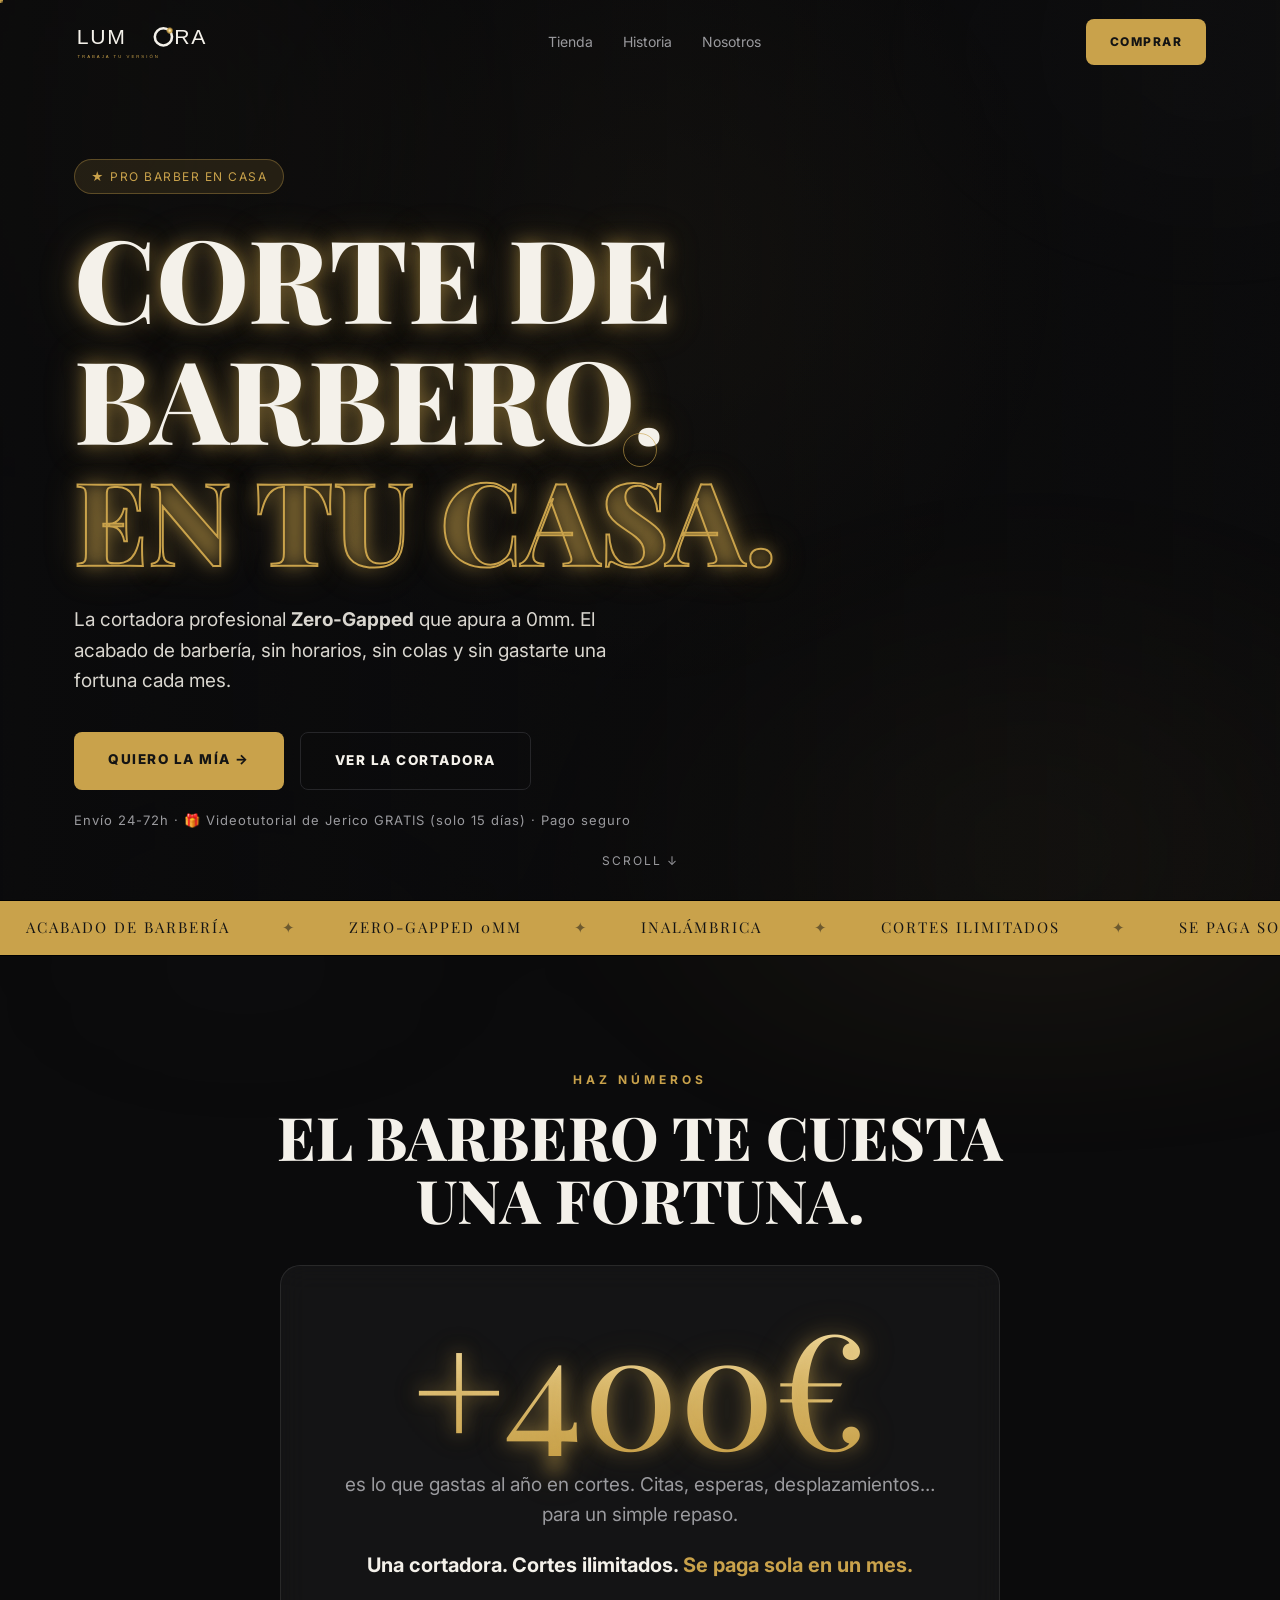
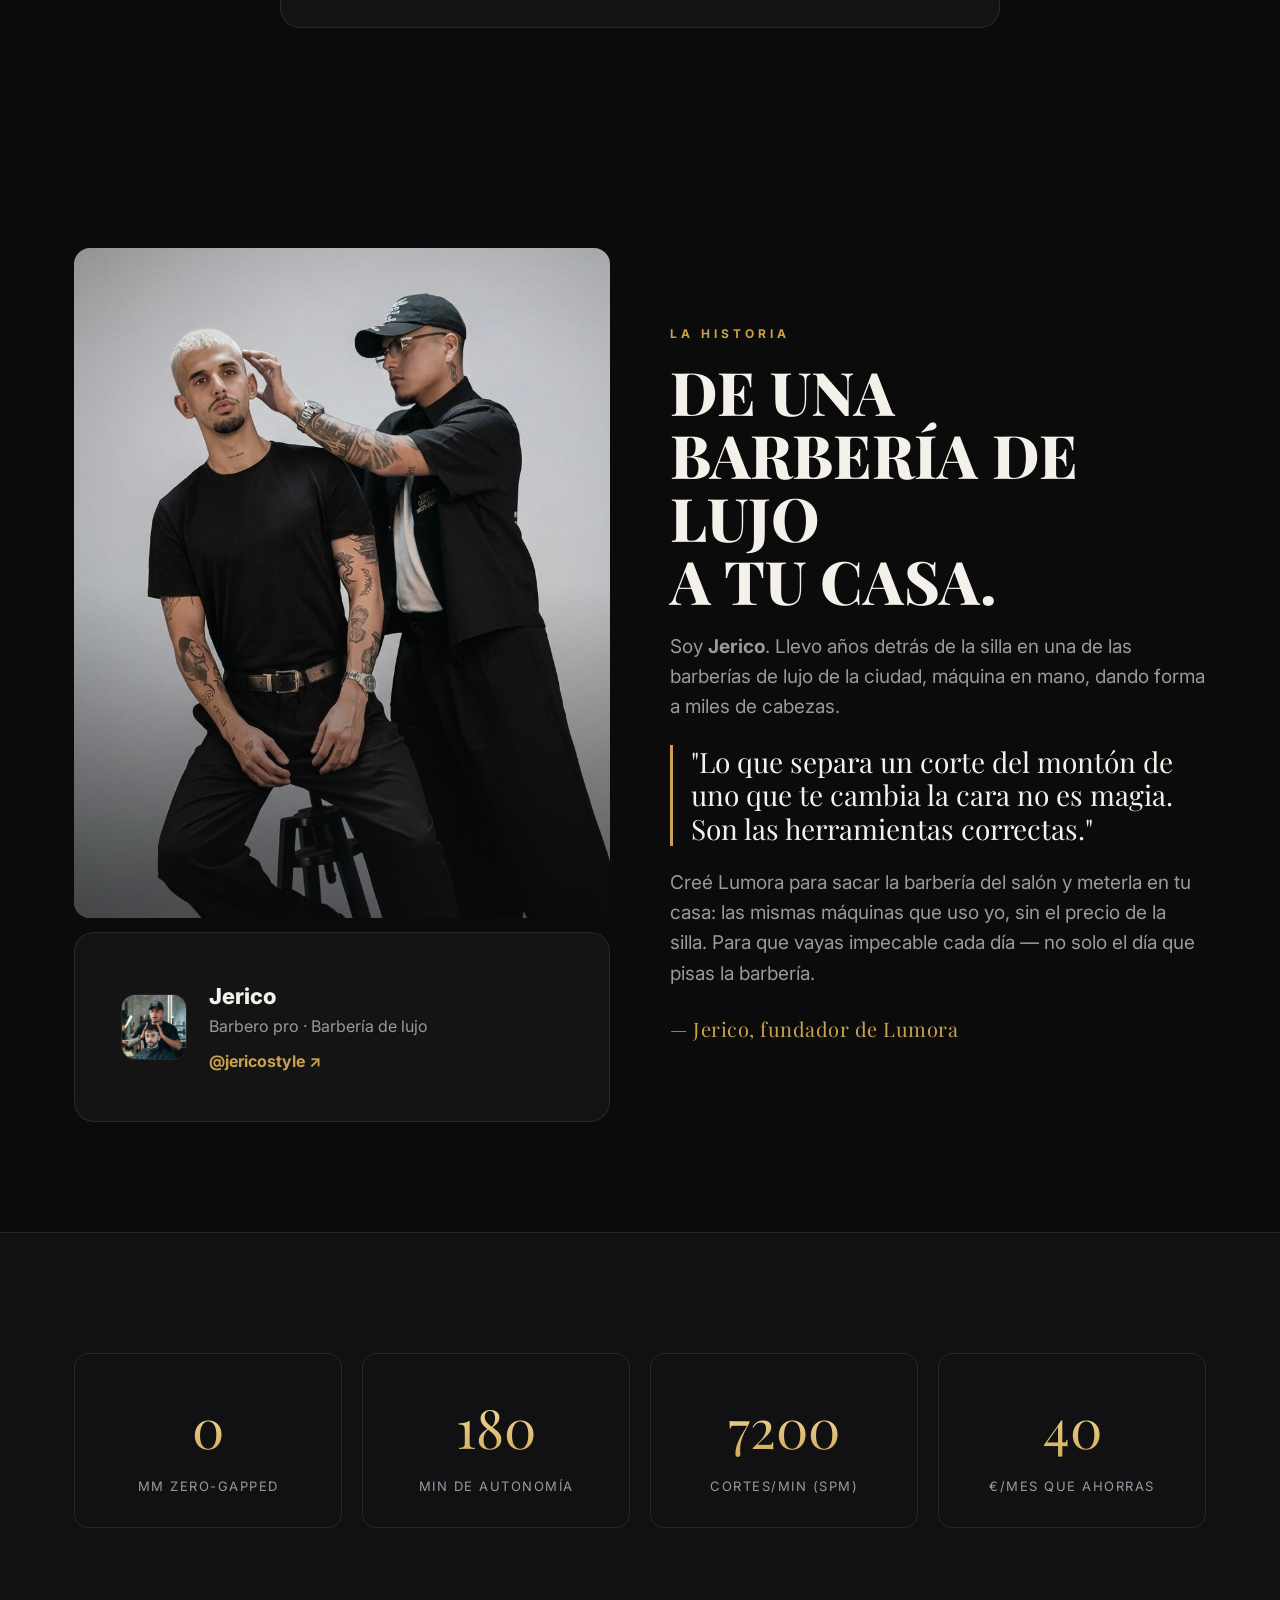
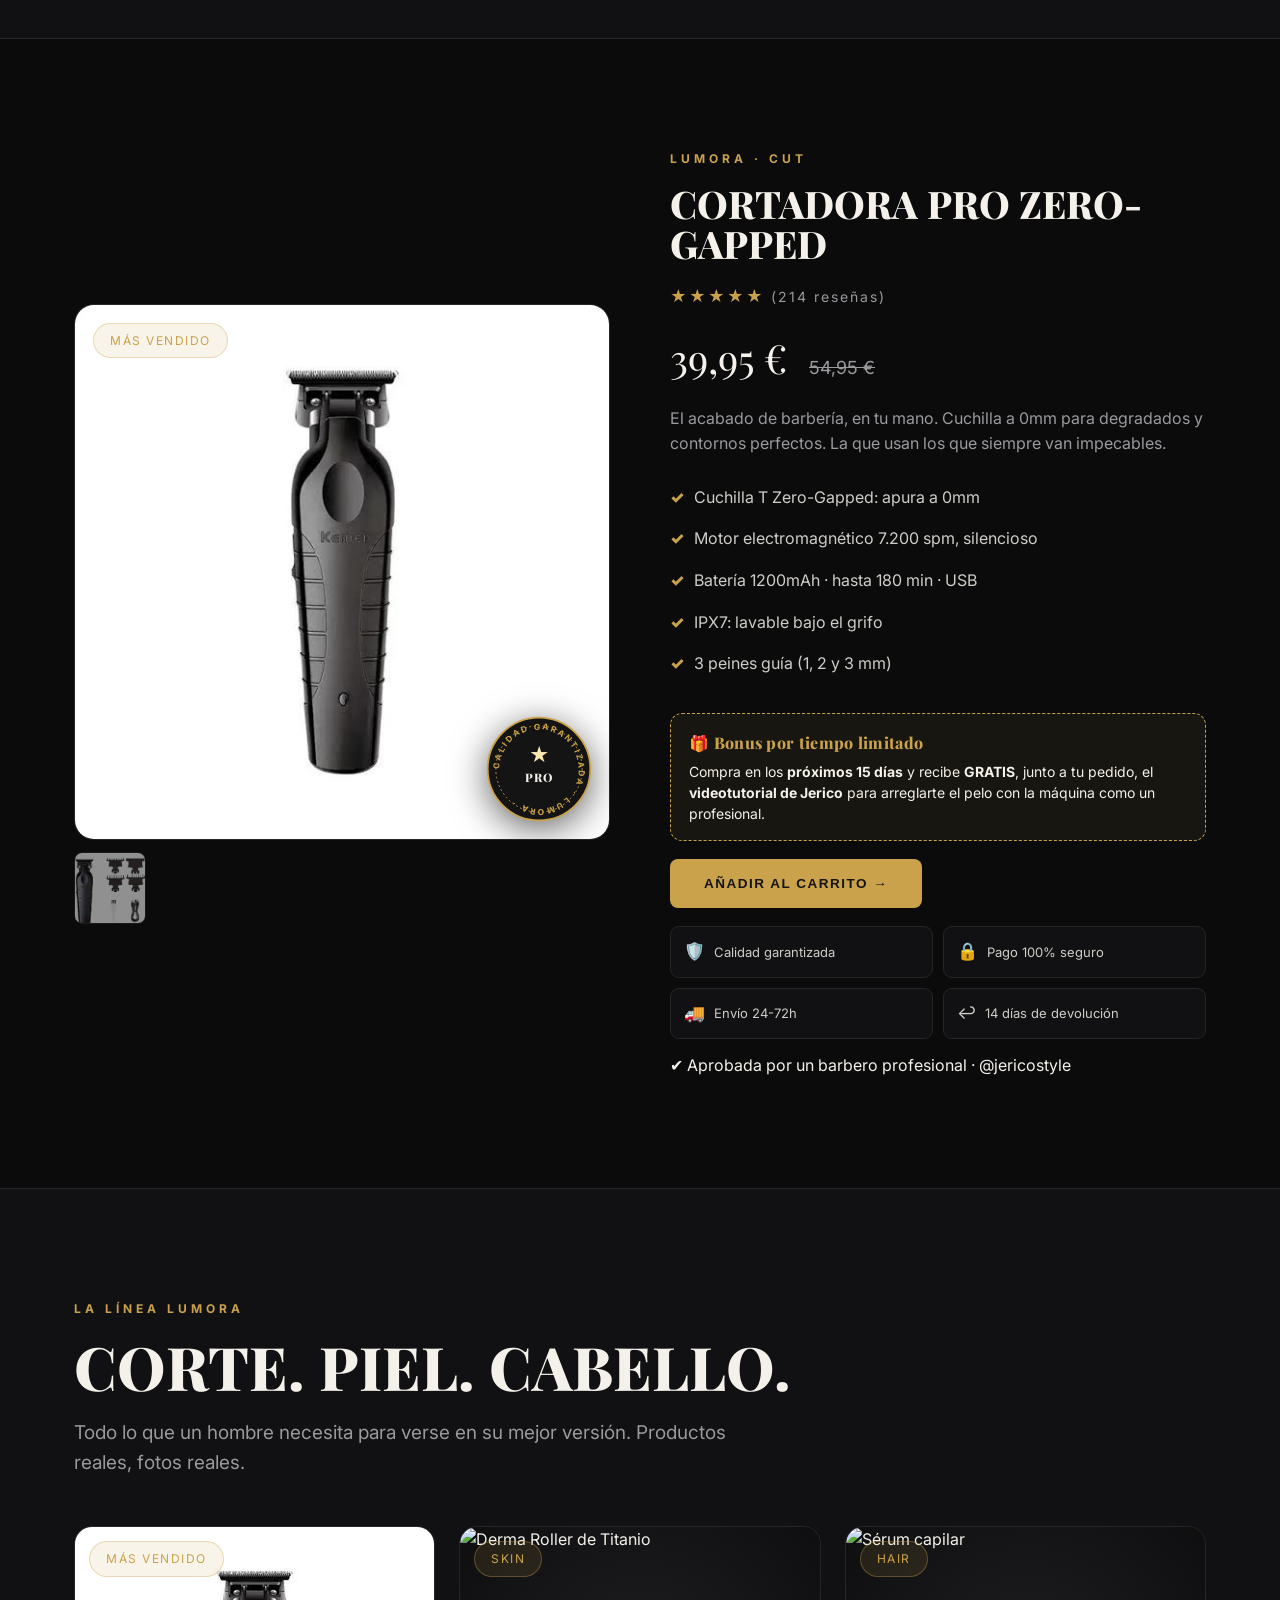
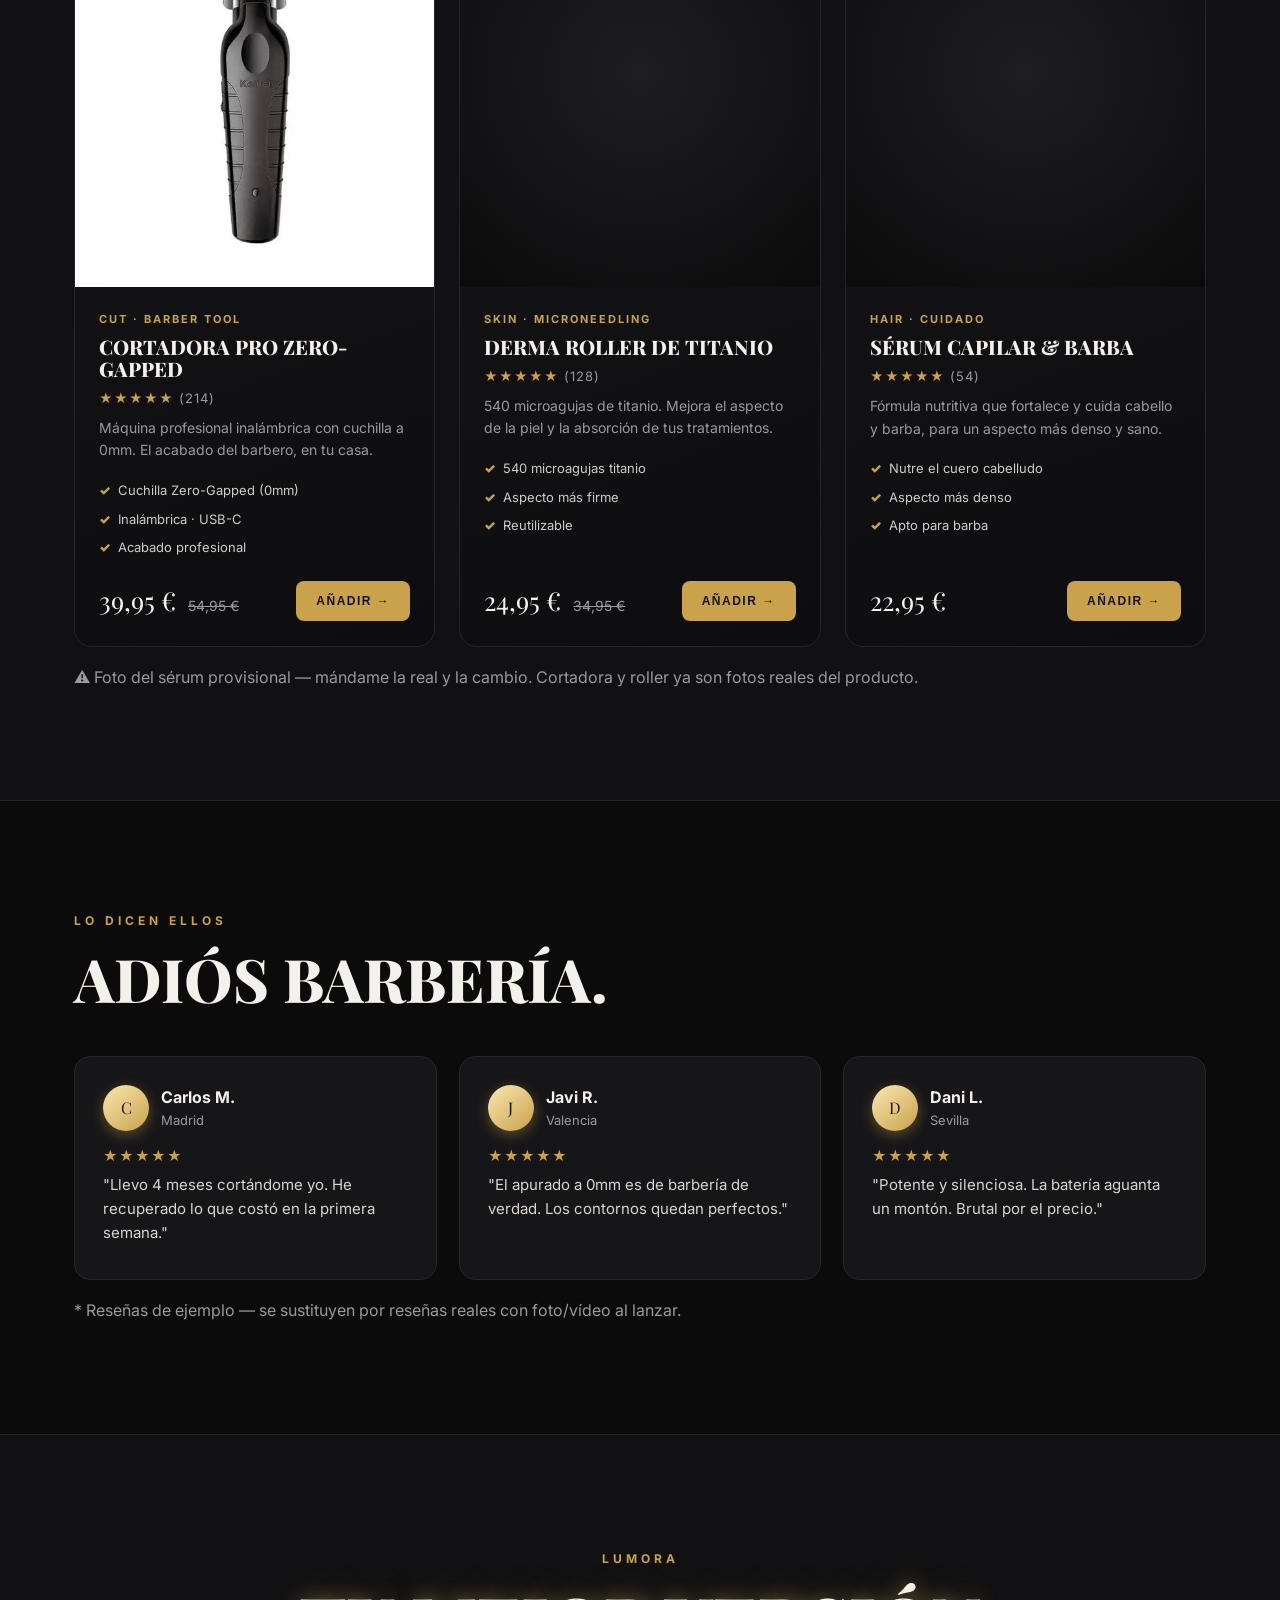
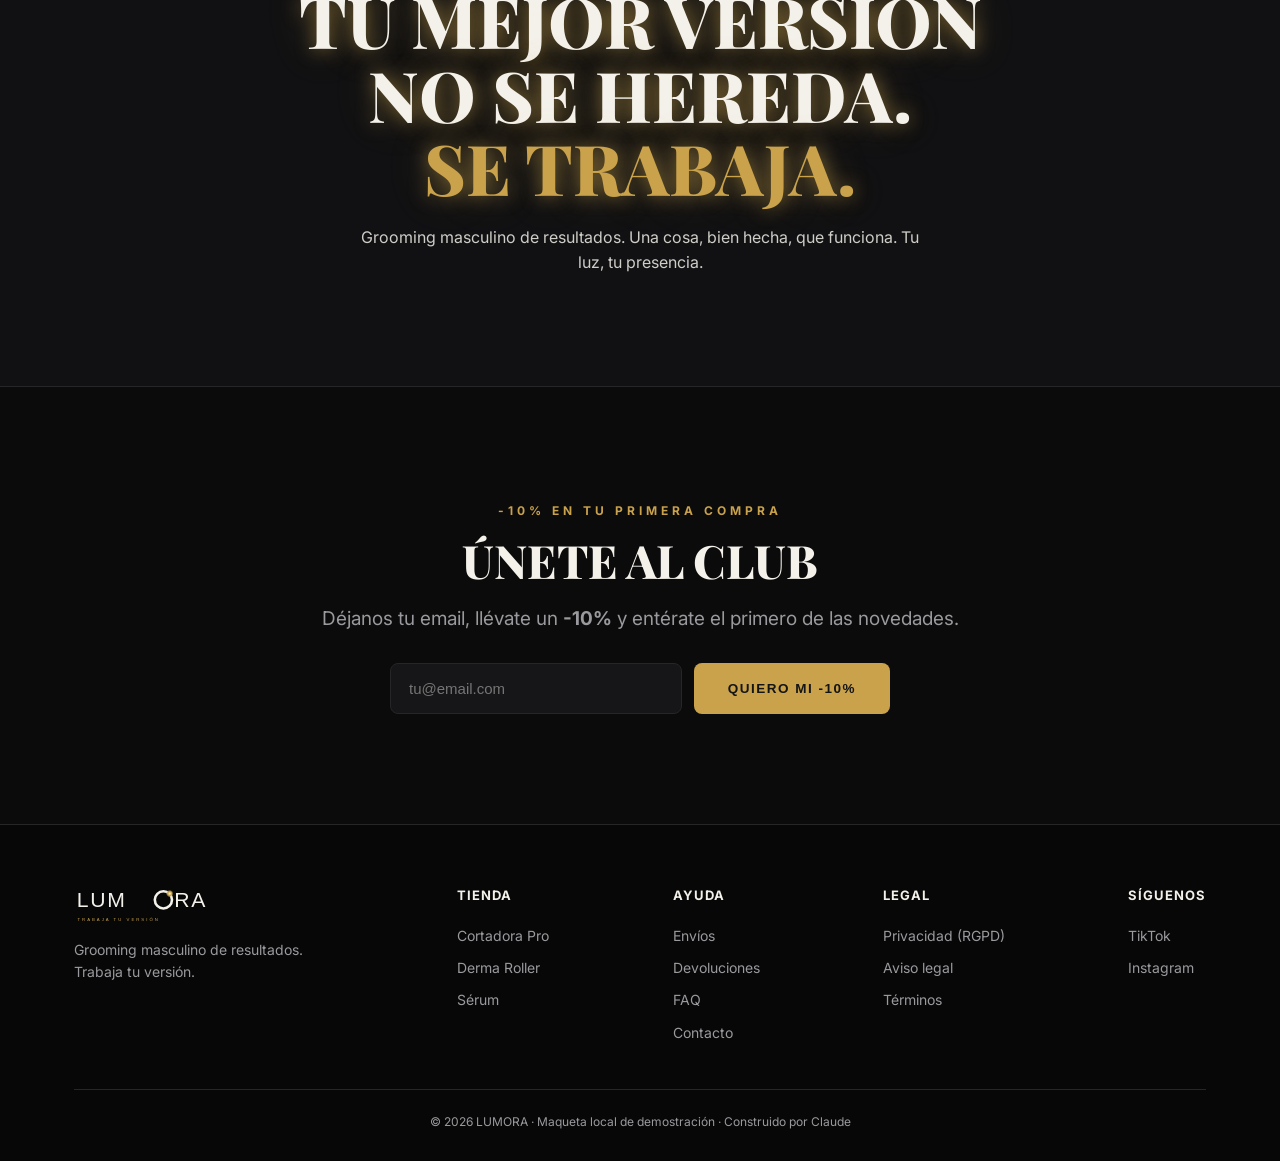
==== commit 445e9cda: "Fotos reales: máquina en la galería + Jerico en la historia Co-Authored-By: Claude Opus 4.8 (1M cont" ====
--- a/index.html
+++ b/index.html
@@ -70,15 +70,17 @@
 <section class="block" id="historia">
   <div class="wrap split">
     <div class="reveal">
-      <div class="founder-card glass">
-        <div class="av-i mono">JS</div>
+      <div class="imgwrap" style="aspect-ratio:4/5;border-radius:16px;overflow:hidden">
+        <img src="fotos/jerico-studio.jpg" alt="Jerico, barbero y fundador de Lumora">
+      </div>
+      <div class="founder-card glass" style="margin-top:14px">
+        <img class="founder-photo" src="fotos/jerico-corte.jpg" alt="Jerico cortando en la barbería">
         <div>
           <div style="font-weight:800;font-size:22px">Jerico</div>
           <div class="who" style="color:var(--muted)">Barbero pro · Barbería de lujo</div>
           <a class="ighandle" href="https://instagram.com/jericostyle" target="_blank" rel="noopener">@jericostyle ↗</a>
         </div>
       </div>
-      <p class="micro" style="color:var(--muted);margin-top:14px">📸 Aquí irá tu foto real cortando en la barbería.</p>
     </div>
     <div class="reveal d2">
       <div class="eyebrow">La historia</div>
@@ -110,7 +112,7 @@
       <div class="media" id="prodMedia">
         <div class="glow"></div>
         <span class="badge pill">Más vendido</span>
-        <img id="mainImg" src="https://ae01.alicdn.com/kf/Sb8bc199e7de649be89783a315270a096f.jpg" alt="Cortadora Kemei 2299 Zero-Gapped">
+        <img id="mainImg" src="fotos/maquina-1.jpg" alt="Cortadora Pro Zero-Gapped LUMORA">
         <div class="seal">
           <svg viewBox="0 0 120 120" class="sealsvg" xmlns="http://www.w3.org/2000/svg">
             <defs><path id="sc" d="M60,60 m-44,0 a44,44 0 1,1 88,0 a44,44 0 1,1 -88,0"/></defs>
@@ -123,10 +125,7 @@
         </div>
       </div>
       <div class="thumbs">
-        <img onclick="swapMain(this)" src="https://ae01.alicdn.com/kf/S1d604c4067154e1cbc3c1c533a2d97d1k.jpg" alt="">
-        <img onclick="swapMain(this)" src="https://ae01.alicdn.com/kf/S8b71797ec5b746148688afdf5ef9d709k.jpg" alt="">
-        <img onclick="swapMain(this)" src="https://ae01.alicdn.com/kf/S72b883739f4f4b8bad85507e705fb644e.jpg" alt="">
-        <img onclick="swapMain(this)" src="https://ae01.alicdn.com/kf/Sf4b3c0149a15485cae24dc1b8f1d070dY.jpg" alt="">
+        <img onclick="swapMain(this)" src="fotos/maquina-2.jpg" alt="Cortadora con accesorios y peines">
       </div>
     </div>
     <div class="reveal d2">
@@ -168,7 +167,7 @@
 
       <div class="card reveal d1">
         <div class="ph"><span class="badge pill tagp">Más vendido</span>
-          <img src="https://ae01.alicdn.com/kf/S1d604c4067154e1cbc3c1c533a2d97d1k.jpg" alt="Cortadora Pro">
+          <img src="fotos/maquina-1.jpg" alt="Cortadora Pro Zero-Gapped">
         </div>
         <div class="body">
           <div class="cat">Cut · Barber tool</div>
--- a/styles.css
+++ b/styles.css
@@ -196,6 +196,7 @@
 /* FOUNDER / HISTORIA */
 .founder-card{display:flex;gap:22px;align-items:center}
 .founder-card .mono{width:120px;height:120px;border-radius:20px;font-size:44px;flex-shrink:0}
+.founder-photo{width:66px;height:66px;border-radius:14px;object-fit:cover;flex-shrink:0;border:1px solid var(--line)}
 .ighandle{color:var(--gold);font-weight:700;display:inline-block;margin-top:10px;transition:opacity .2s}
 .ighandle:hover{opacity:.7}
 .signature{font-family:'Playfair Display';color:var(--gold);margin-top:24px;font-size:20px;letter-spacing:.5px}
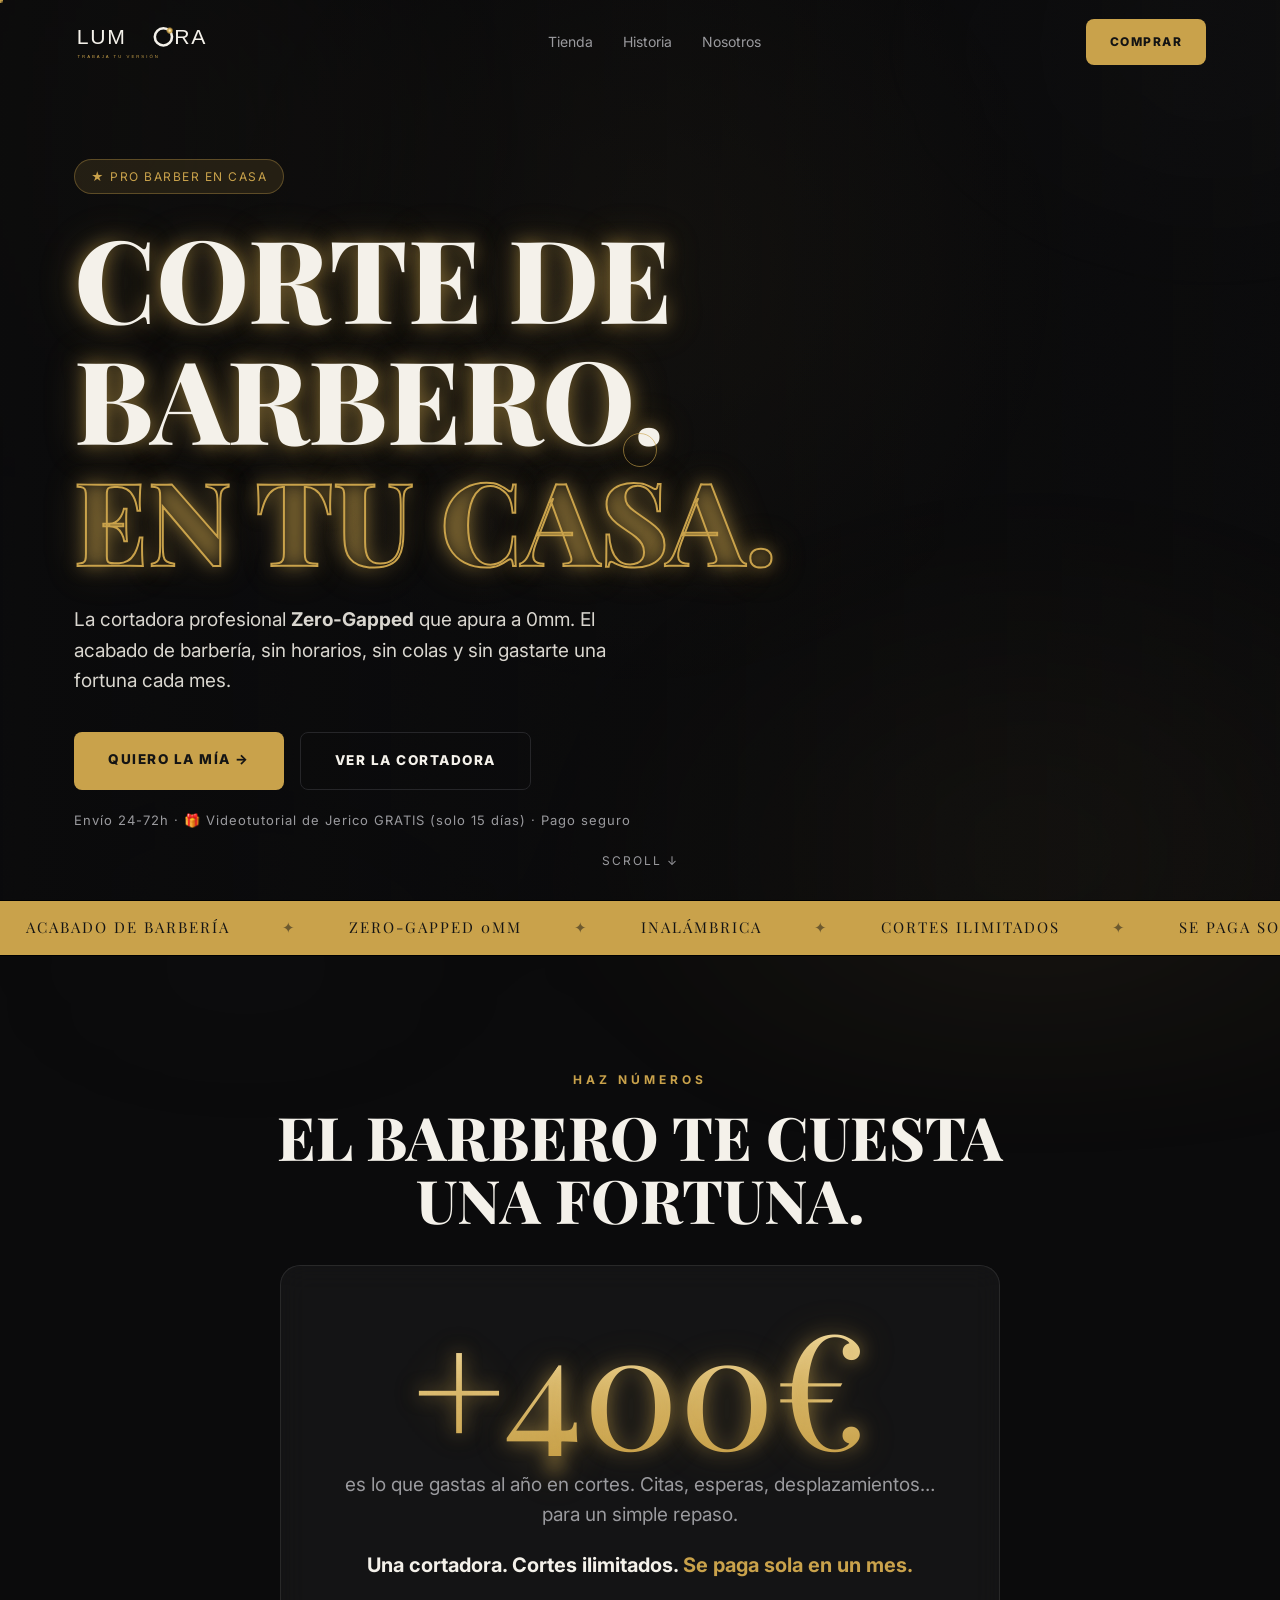
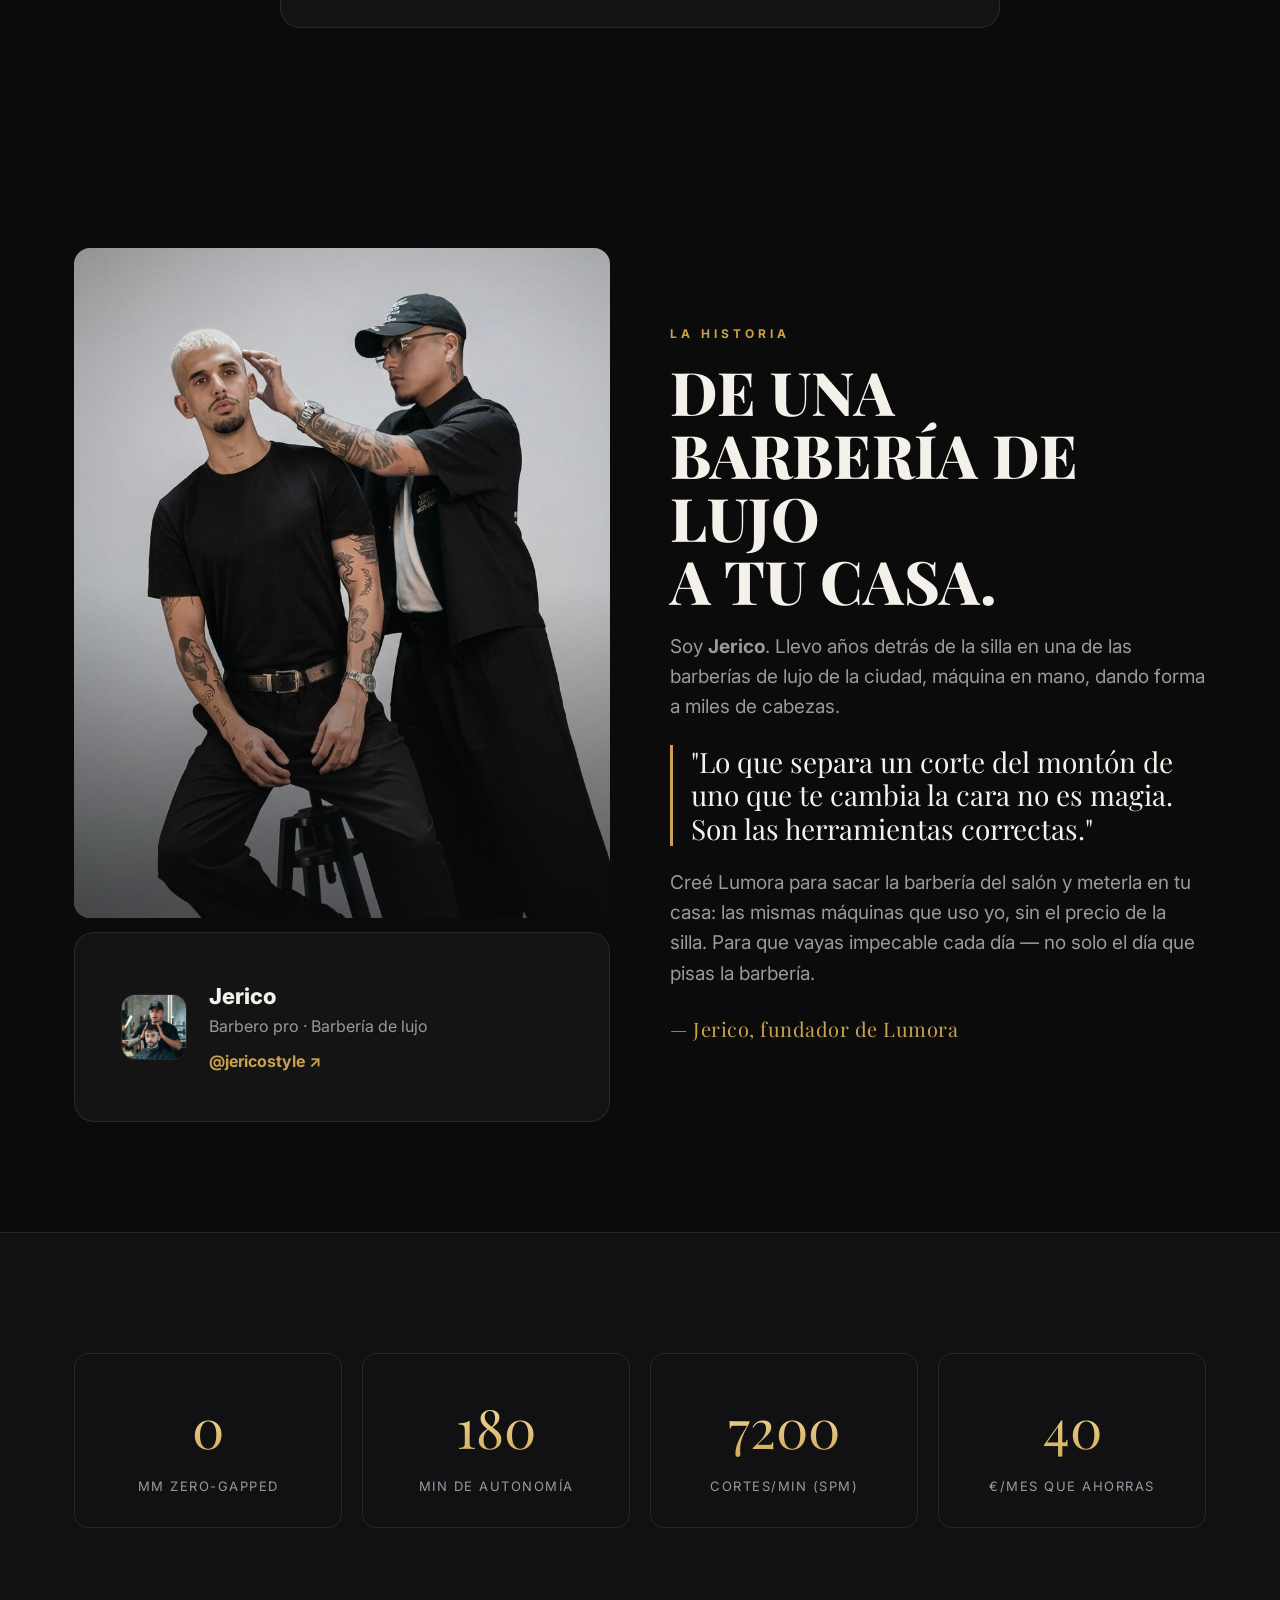
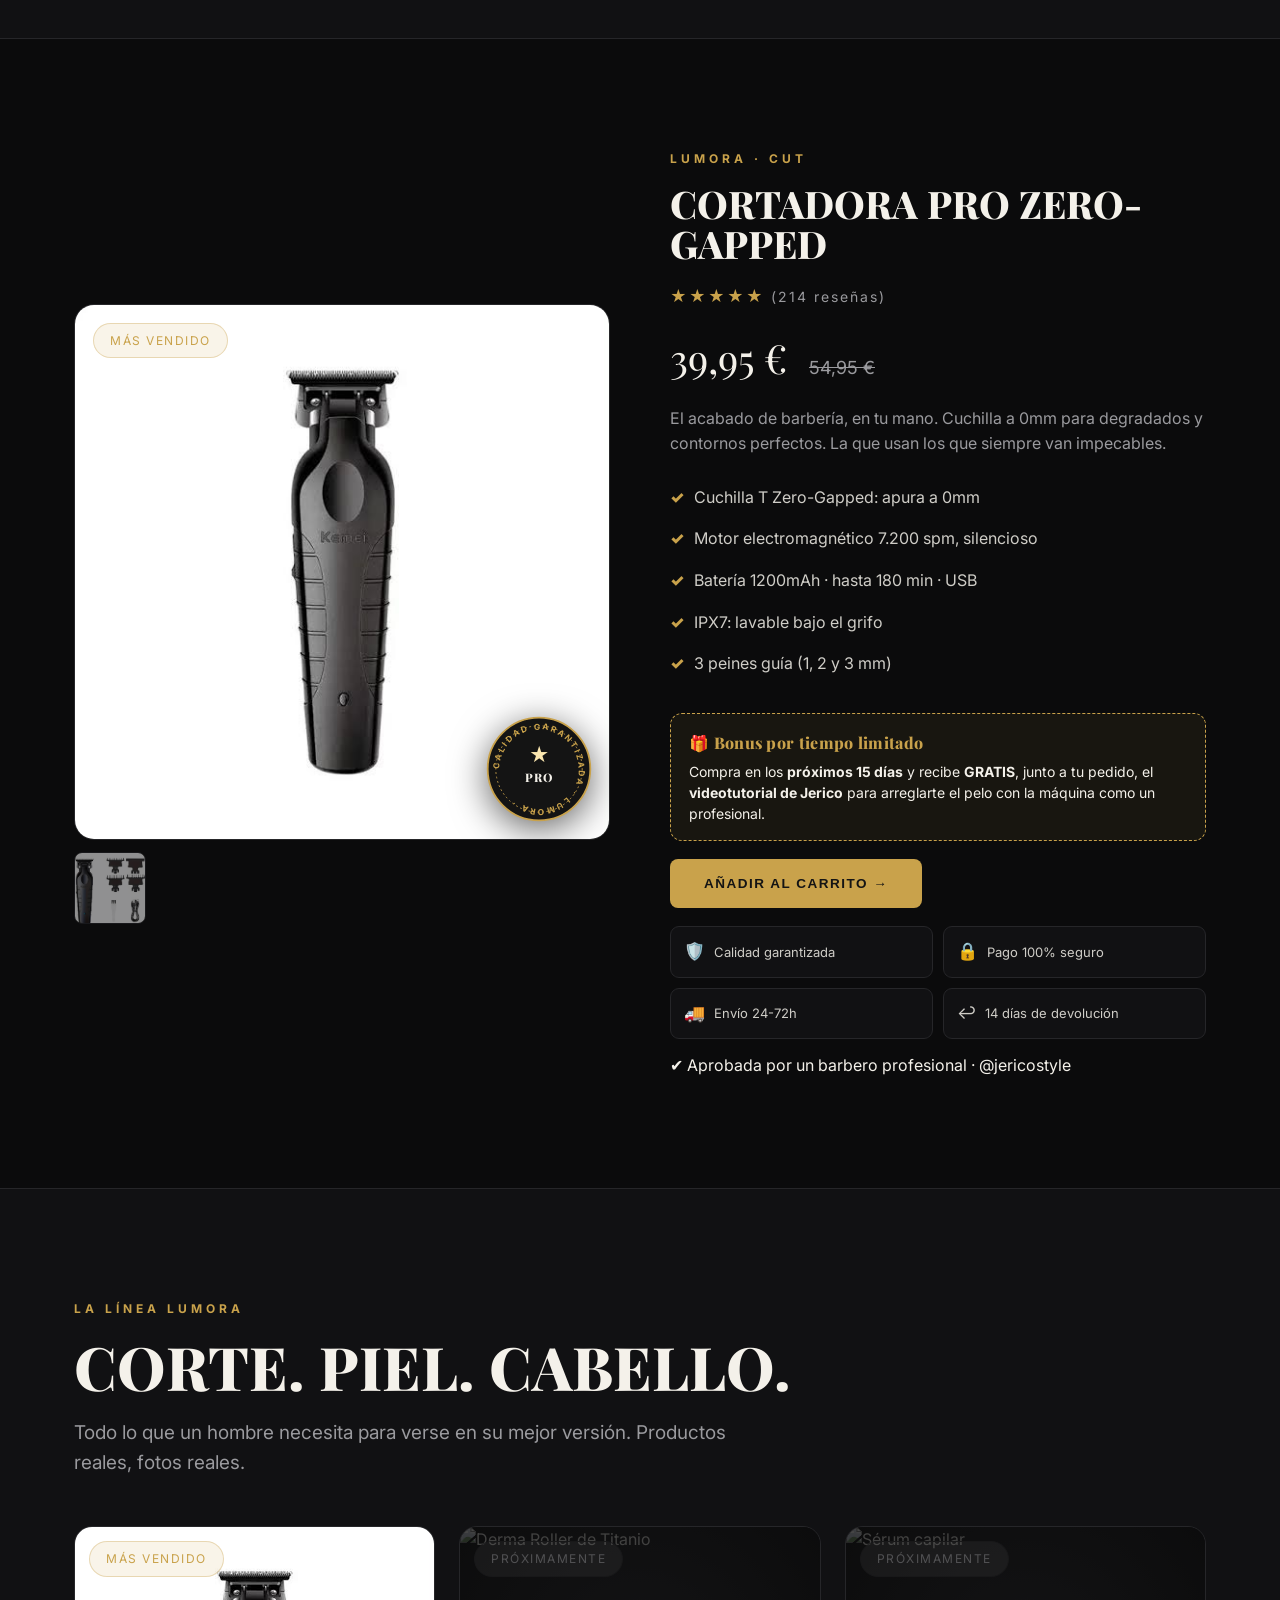
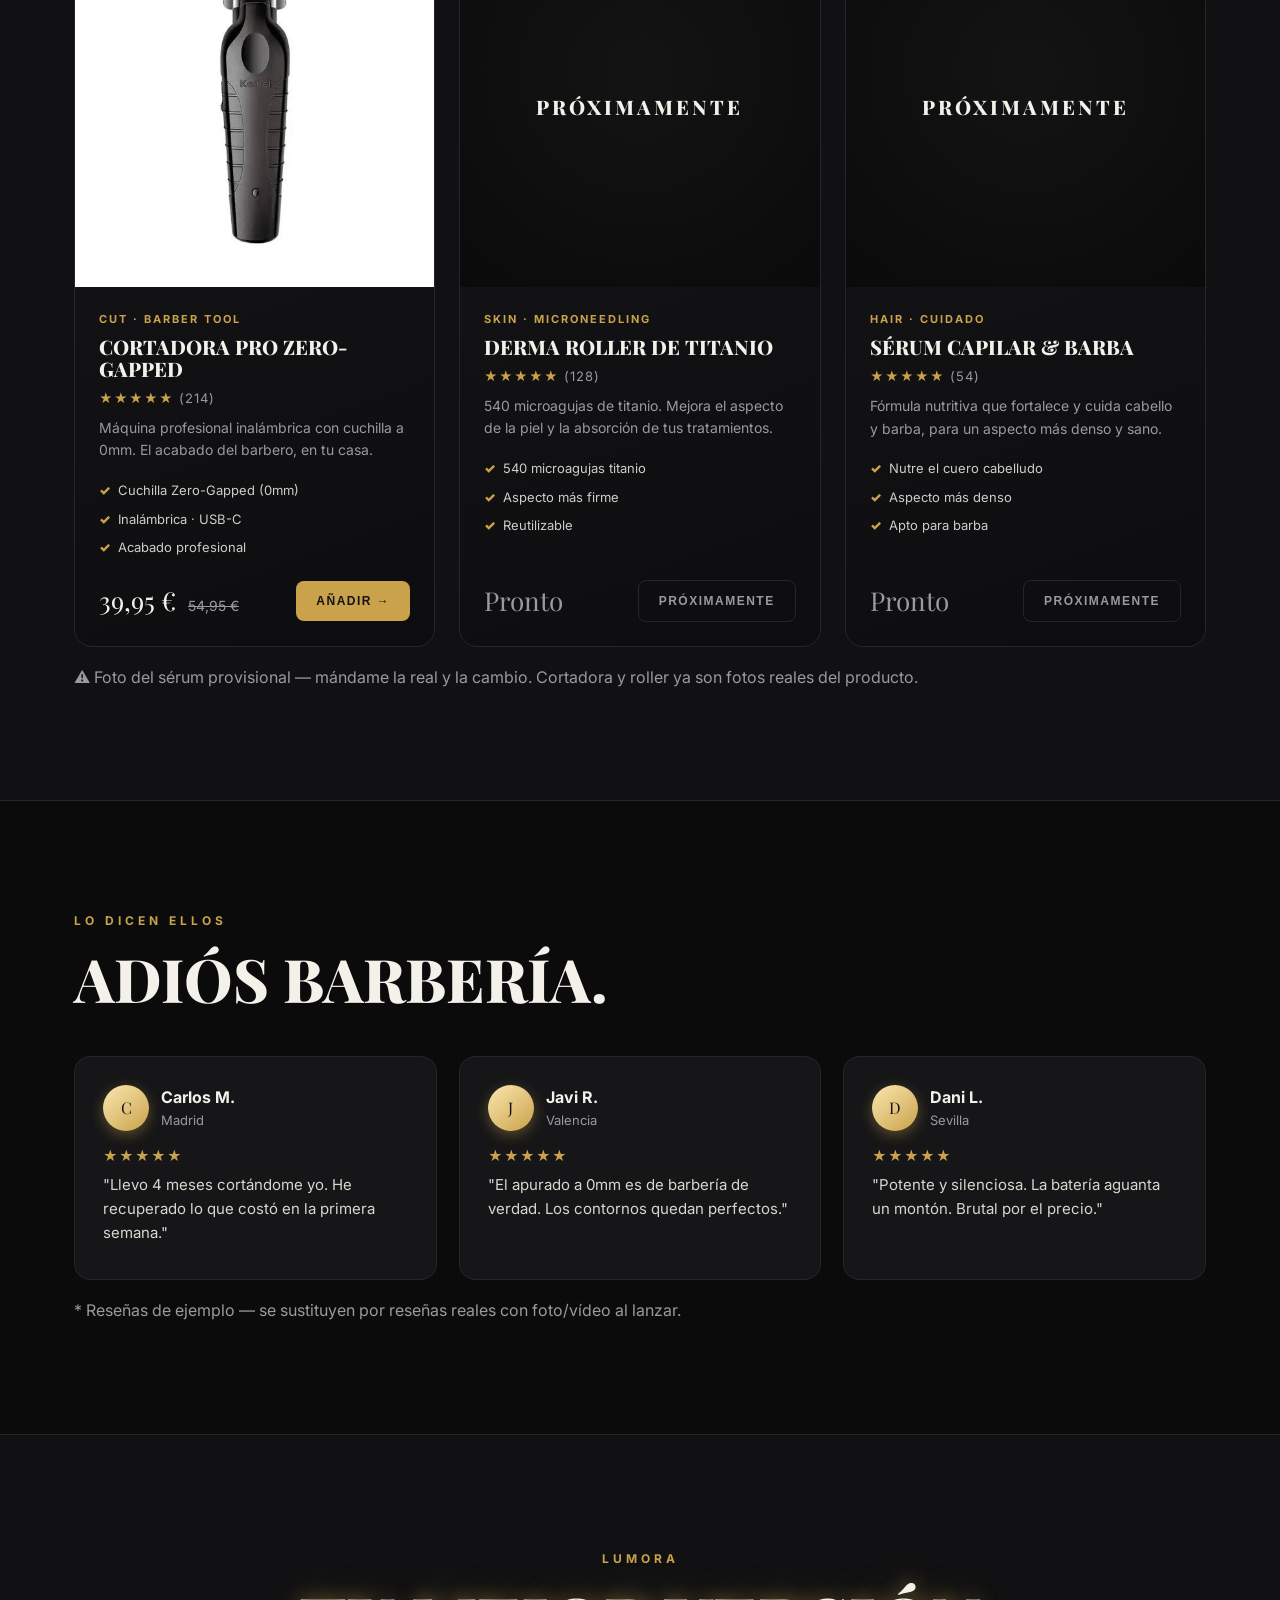
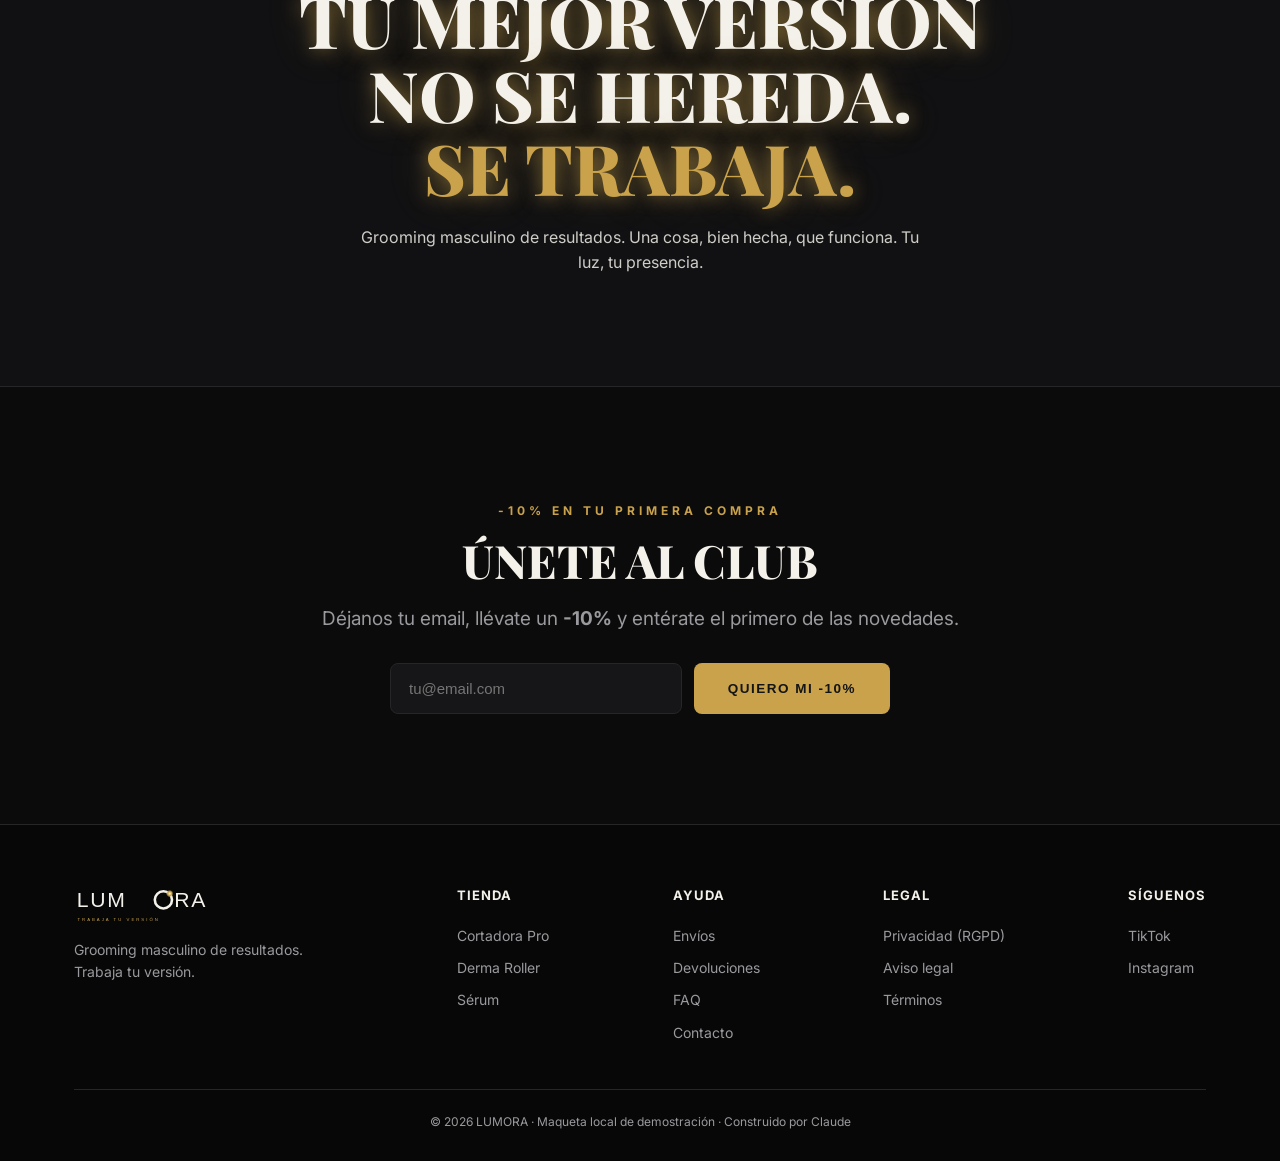
==== commit 42c6df2f: "Roller y sérum como "Próximamente" (solo la cortadora a la venta) Co-Authored-By: Claude Opus 4.8 (1" ====
--- a/index.html
+++ b/index.html
@@ -179,8 +179,8 @@
         </div>
       </div>
 
-      <div class="card reveal d2">
-        <div class="ph"><span class="badge pill tagp">Skin</span>
+      <div class="card soon reveal d2">
+        <div class="ph"><span class="badge pill tagp">Próximamente</span>
           <img src="https://m.media-amazon.com/images/I/616848STqYL._AC_SL1500_.jpg" alt="Derma Roller de Titanio">
         </div>
         <div class="body">
@@ -189,12 +189,12 @@
           <div class="stars">★★★★★ <span style="color:var(--muted)">(128)</span></div>
           <p>540 microagujas de titanio. Mejora el aspecto de la piel y la absorción de tus tratamientos.</p>
           <ul class="feat"><li>540 microagujas titanio</li><li>Aspecto más firme</li><li>Reutilizable</li></ul>
-          <div class="pricerow"><div class="pr">24,95 € <small>34,95 €</small></div><button class="btn" onclick="addCart()">Añadir →</button></div>
-        </div>
-      </div>
-
-      <div class="card reveal d3">
-        <div class="ph"><span class="badge pill tagp">Hair</span>
+          <div class="pricerow"><div class="pr" style="color:var(--muted)">Pronto</div><button class="btn soon" disabled>Próximamente</button></div>
+        </div>
+      </div>
+
+      <div class="card soon reveal d3">
+        <div class="ph"><span class="badge pill tagp">Próximamente</span>
           <img src="https://images.unsplash.com/photo-1676809180101-1f215d615829?w=1000&q=70&auto=format&fit=crop" alt="Sérum capilar">
         </div>
         <div class="body">
@@ -203,7 +203,7 @@
           <div class="stars">★★★★★ <span style="color:var(--muted)">(54)</span></div>
           <p>Fórmula nutritiva que fortalece y cuida cabello y barba, para un aspecto más denso y sano.</p>
           <ul class="feat"><li>Nutre el cuero cabelludo</li><li>Aspecto más denso</li><li>Apto para barba</li></ul>
-          <div class="pricerow"><div class="pr">22,95 €</div><button class="btn" onclick="addCart()">Añadir →</button></div>
+          <div class="pricerow"><div class="pr" style="color:var(--muted)">Pronto</div><button class="btn soon" disabled>Próximamente</button></div>
         </div>
       </div>
 
--- a/styles.css
+++ b/styles.css
@@ -222,8 +222,12 @@
 .card .pr{font-family:'Playfair Display';font-size:26px}
 .card .pr small{color:var(--muted);font-size:14px;text-decoration:line-through;font-family:Inter;font-weight:400;margin-left:6px}
 .card .btn{padding:13px 20px;font-size:12px}
-.card.soon{opacity:.96}
-.card.soon .badge.pill2{background:rgba(255,255,255,.08);color:var(--muted);border-color:var(--line)}
+.card.soon .ph img{filter:grayscale(.6) brightness(.5)}
+.card.soon .ph::after{content:"Próximamente";position:absolute;inset:0;display:flex;align-items:center;justify-content:center;font-family:'Playfair Display';font-weight:800;letter-spacing:3px;color:var(--text);background:rgba(10,10,10,.5);z-index:3;font-size:20px;text-transform:uppercase}
+.card.soon .badge.pill.tagp{background:rgba(255,255,255,.1);color:var(--muted);border-color:var(--line)}
+.btn.soon{background:transparent;border:1px solid var(--line);color:var(--muted);cursor:not-allowed}
+.btn.soon:hover{transform:none;box-shadow:none}
+.btn.soon::after{display:none}
 @media(max-width:860px){.shop{grid-template-columns:1fr}}
 
 /* GALLERY */
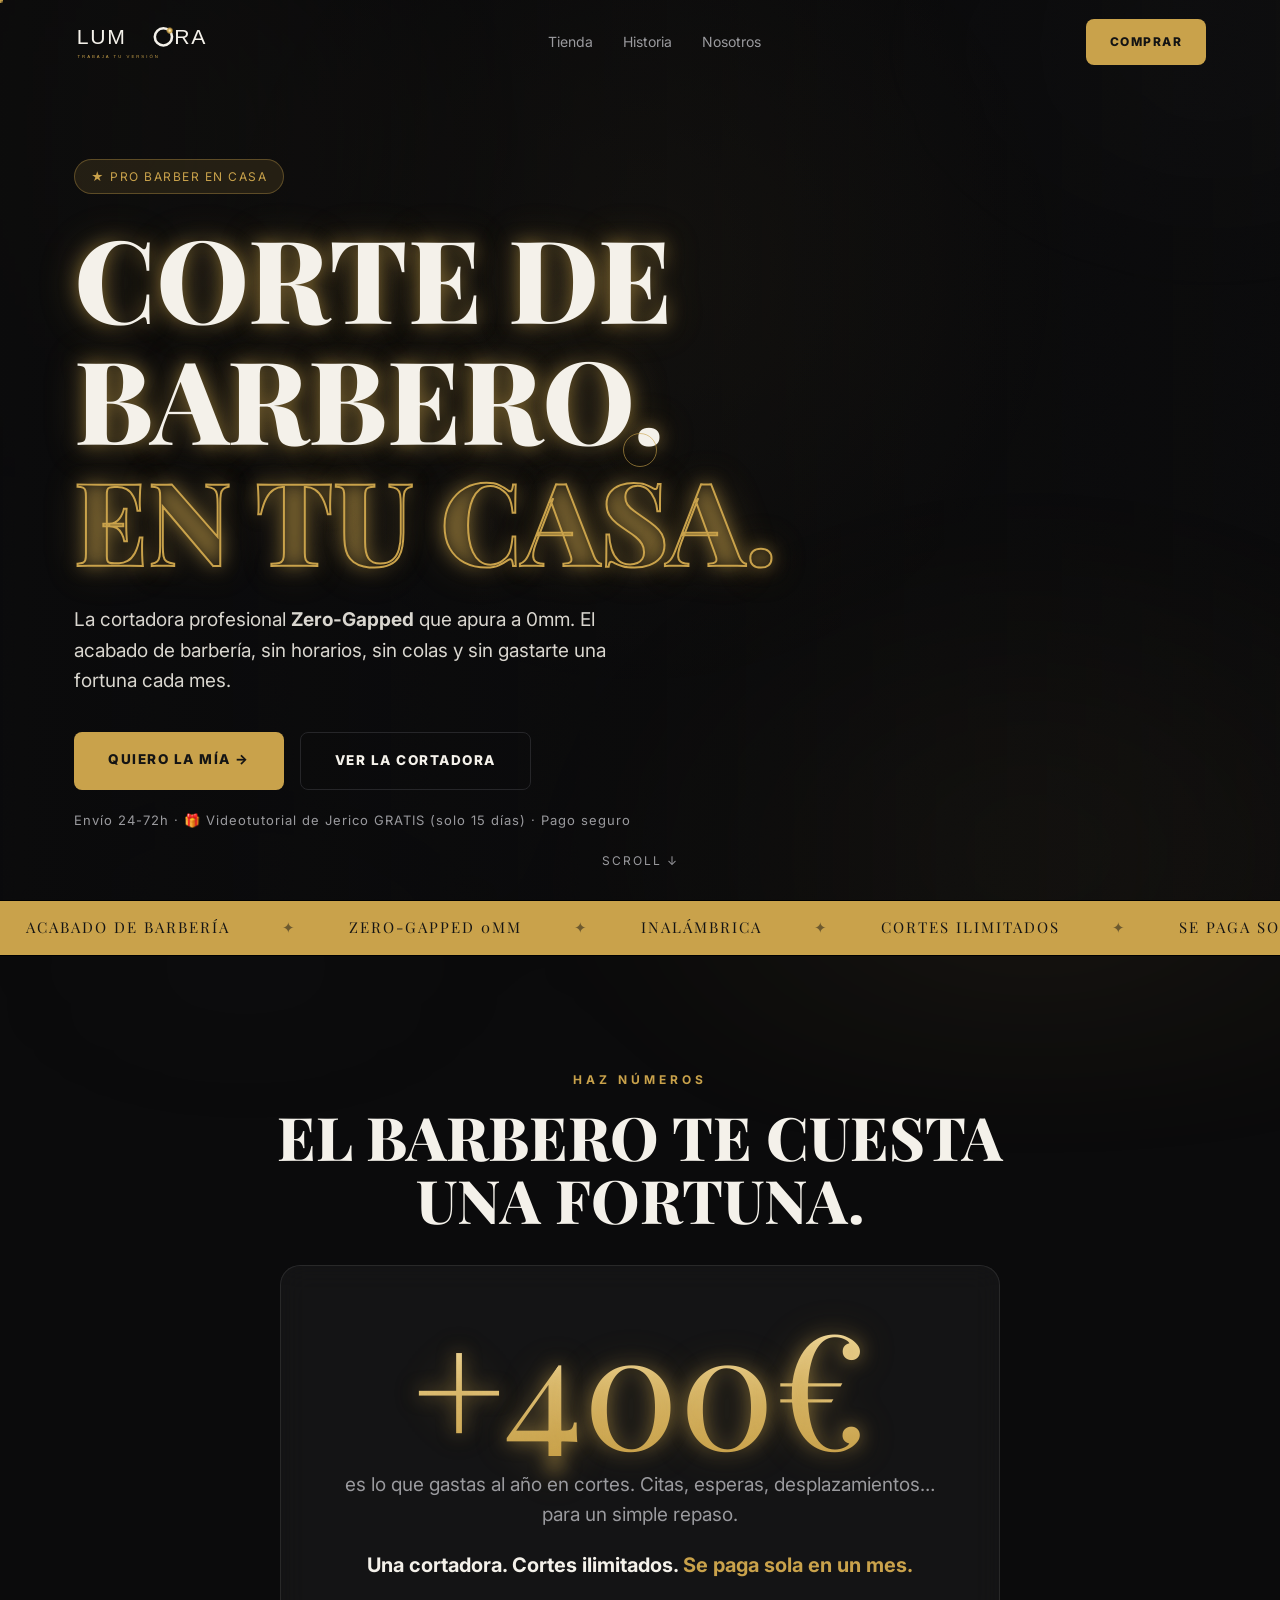
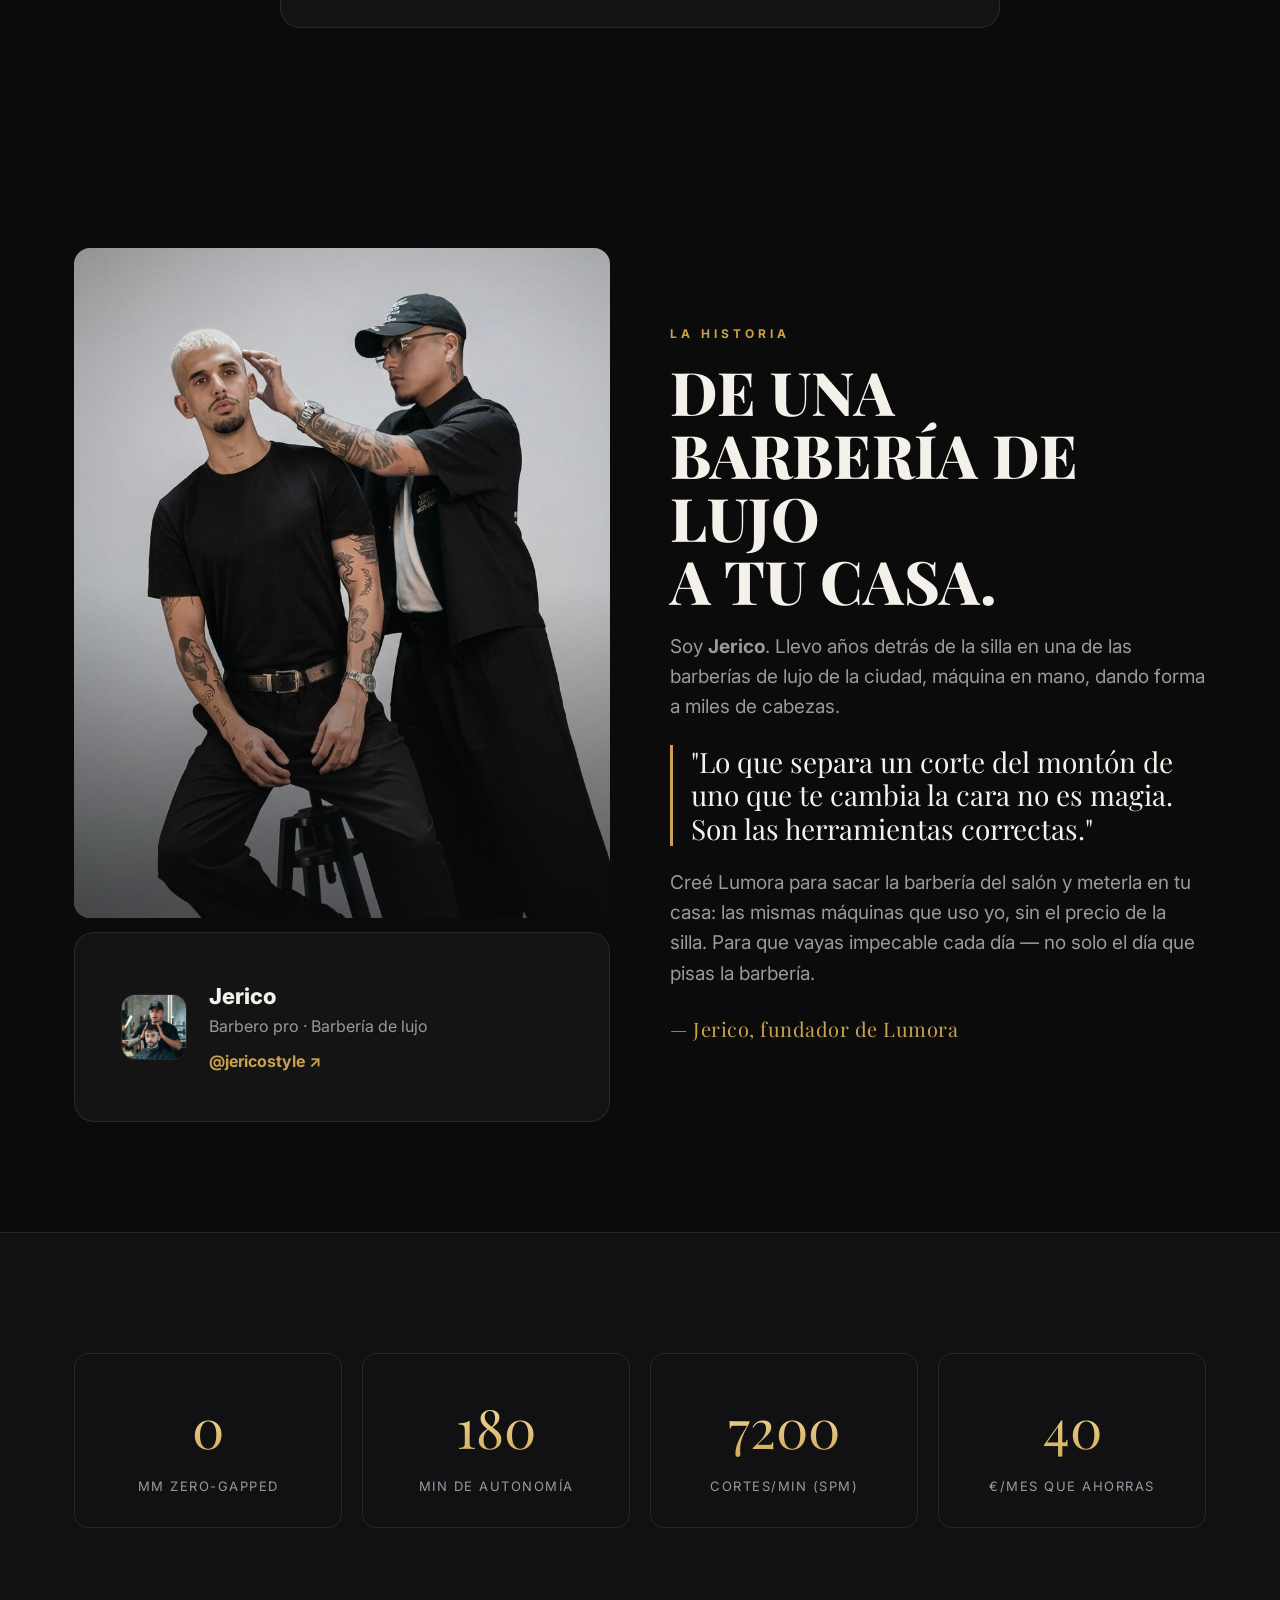
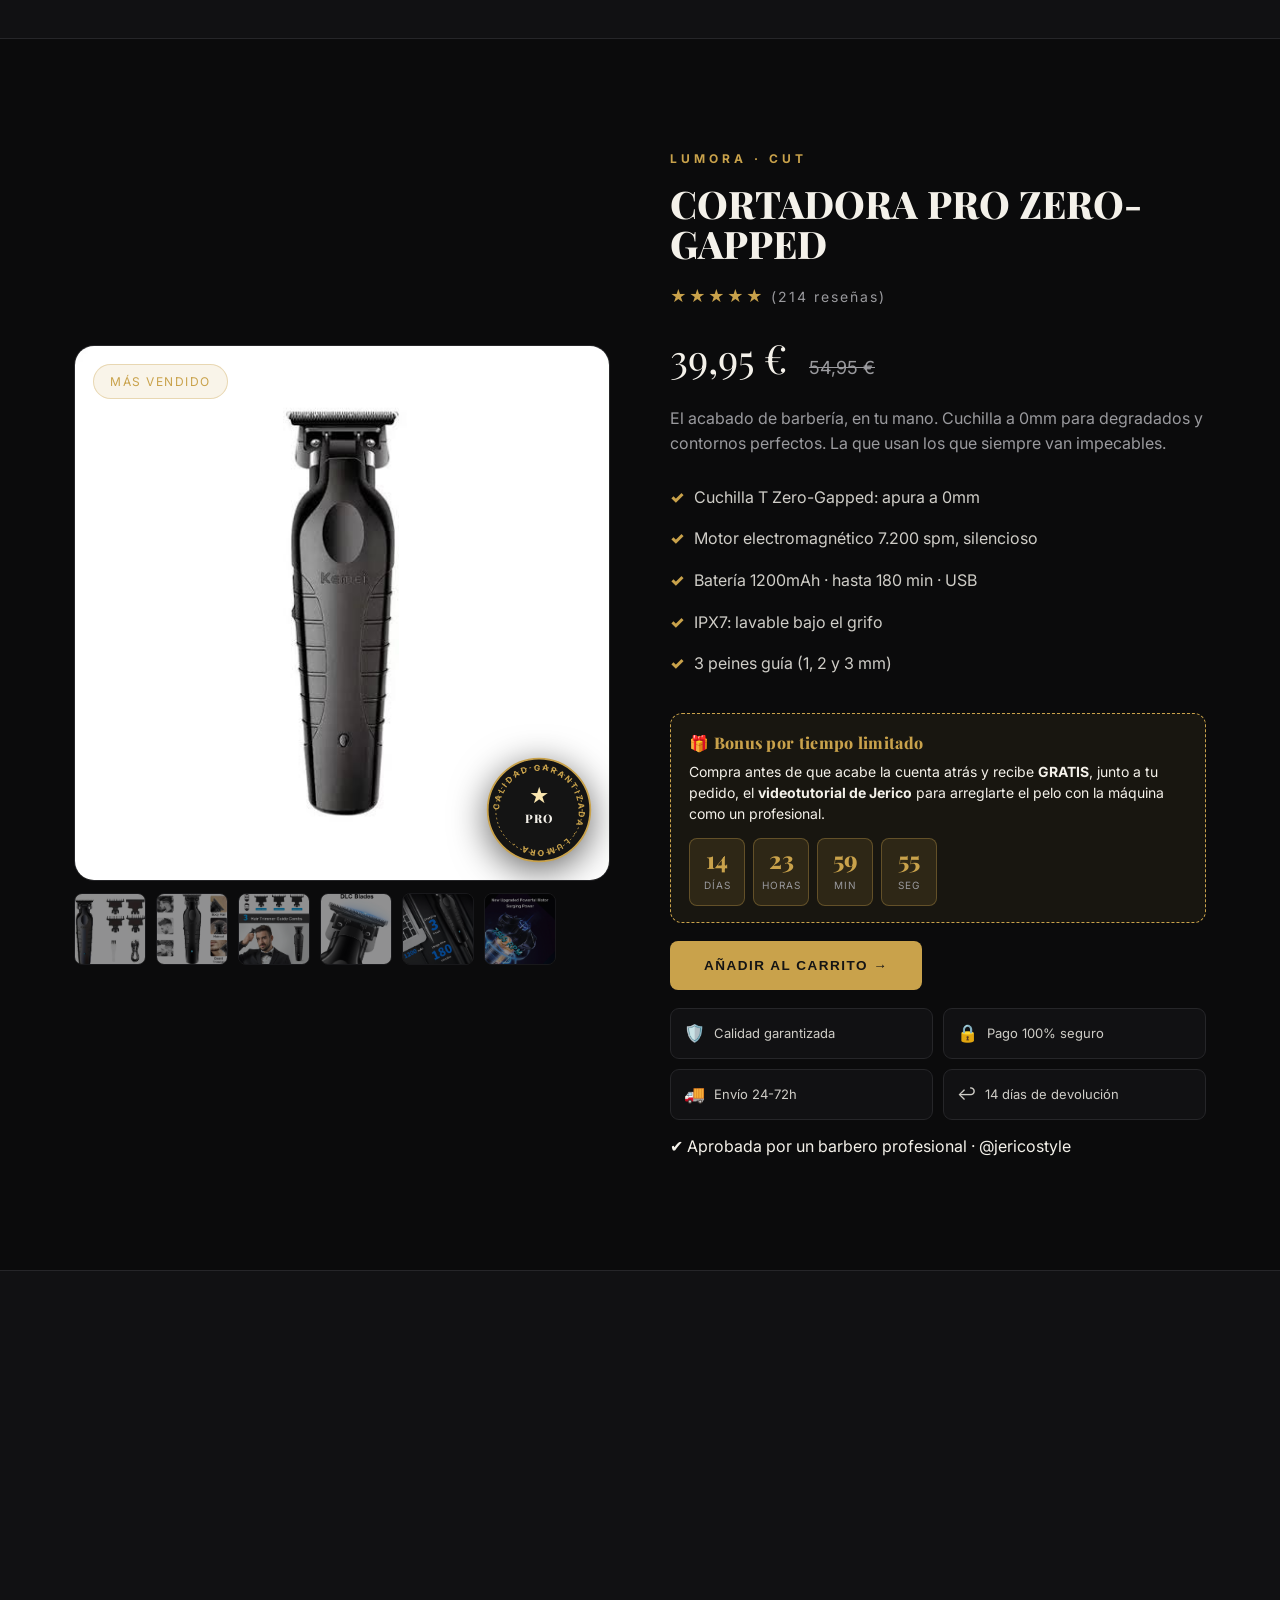
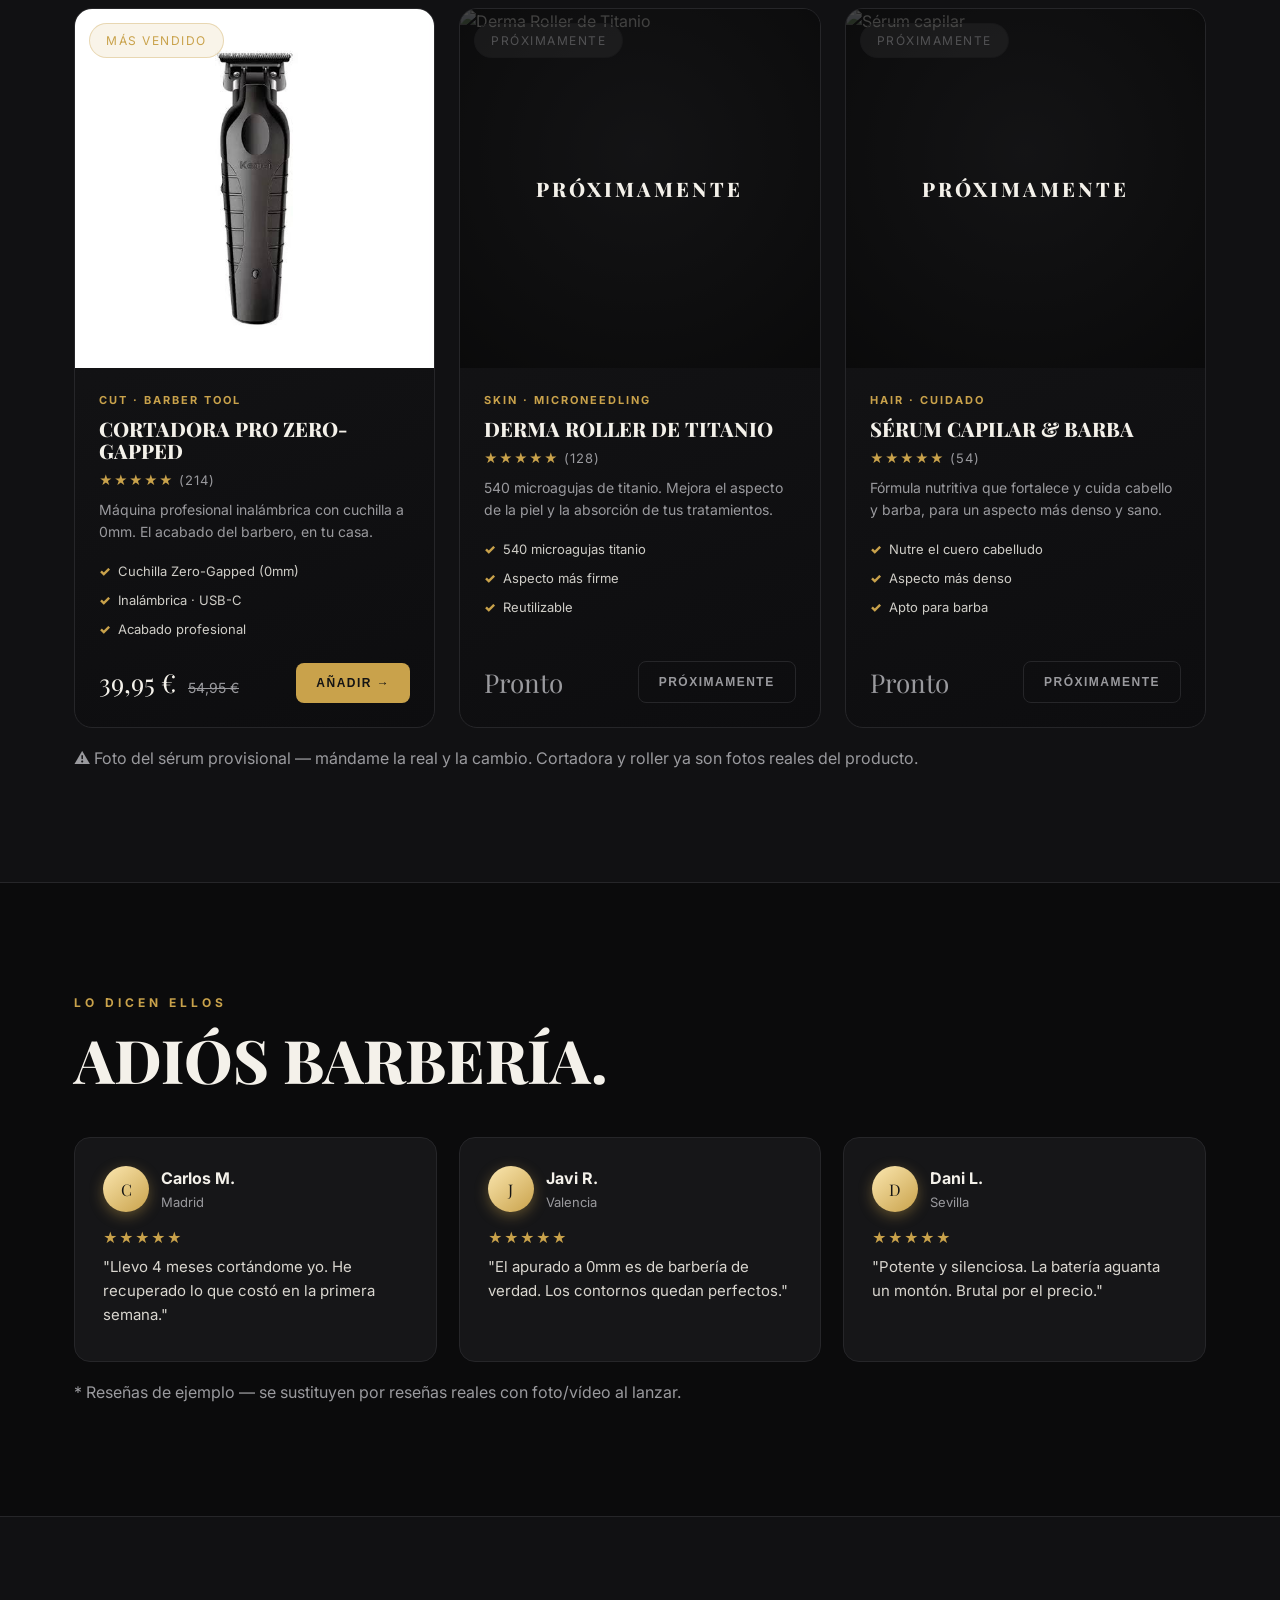
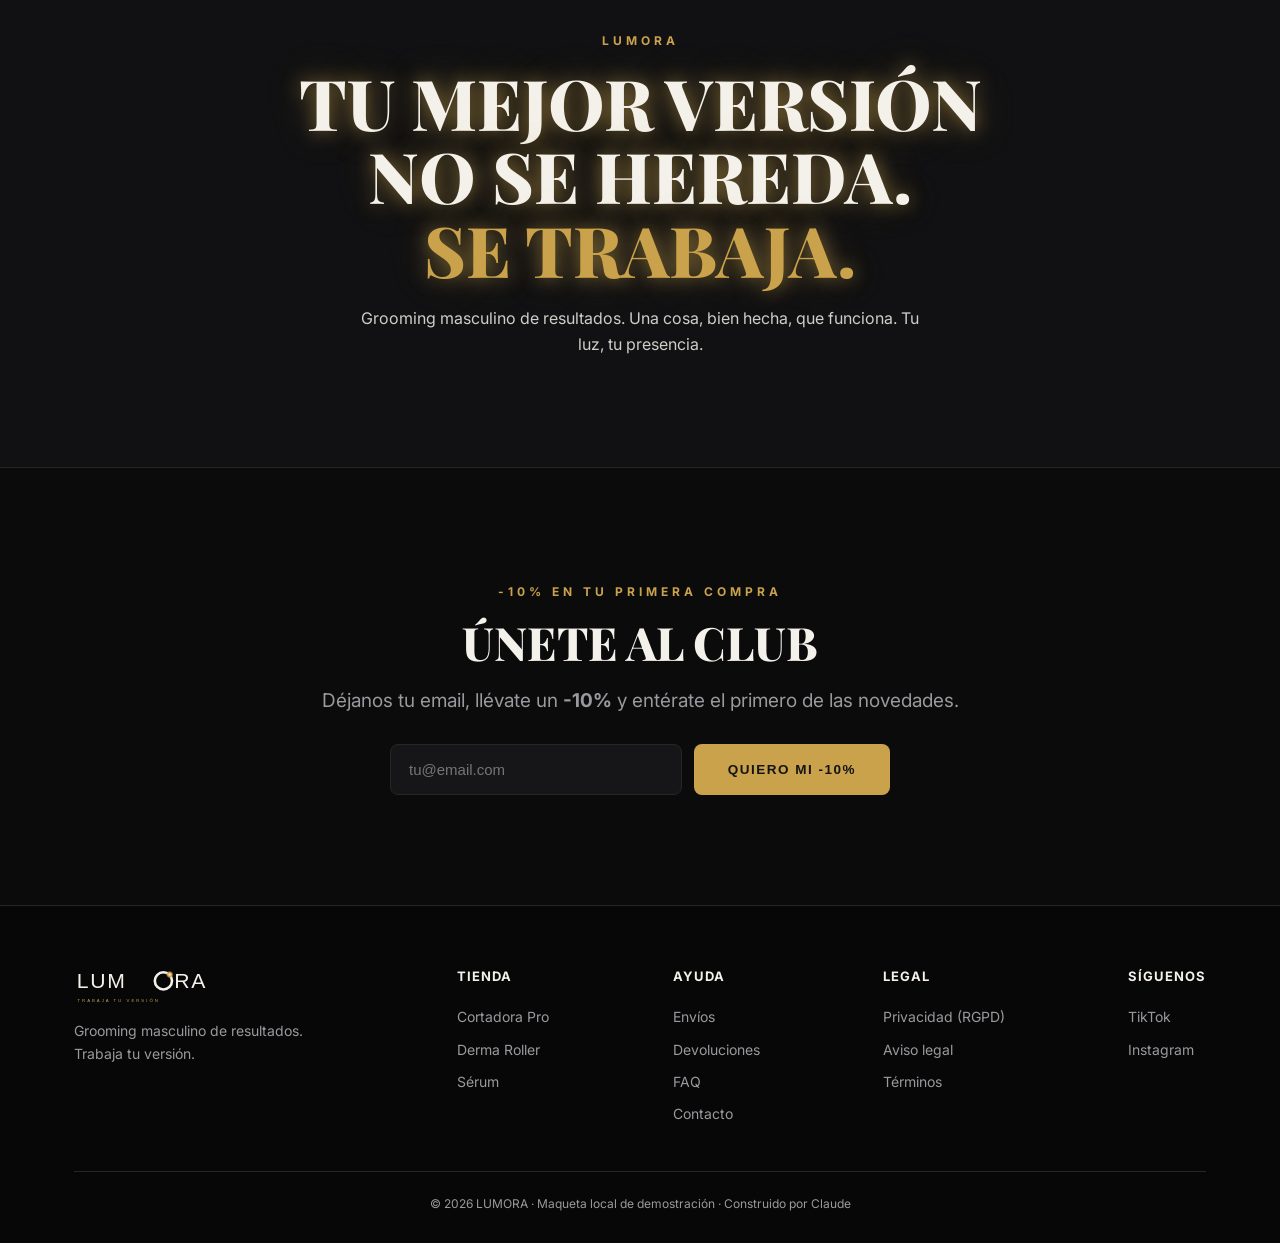
==== commit c271bcef: "Más fotos de la máquina en la galería + contador del bonus (15 días) Co-Authored-By: Claude Opus 4.8" ====
--- a/index.html
+++ b/index.html
@@ -126,6 +126,11 @@
       </div>
       <div class="thumbs">
         <img onclick="swapMain(this)" src="fotos/maquina-2.jpg" alt="Cortadora con accesorios y peines">
+        <img onclick="swapMain(this)" src="fotos-producto/cortadora-4.jpg" alt="Usos: pelo, contornos y barba">
+        <img onclick="swapMain(this)" src="fotos-producto/cortadora-1.jpg" alt="3 peines guía 1/2/3 mm">
+        <img onclick="swapMain(this)" src="fotos-producto/cortadora-5.jpg" alt="Cuchilla DLC">
+        <img onclick="swapMain(this)" src="fotos-producto/cortadora-2.jpg" alt="Batería hasta 180 min">
+        <img onclick="swapMain(this)" src="fotos-producto/cortadora-3.jpg" alt="Motor potente">
       </div>
     </div>
     <div class="reveal d2">
@@ -143,7 +148,13 @@
       </ul>
       <div class="bonus">
         <span class="bonus-tag">🎁 Bonus por tiempo limitado</span>
-        <p>Compra en los <b>próximos 15 días</b> y recibe <b>GRATIS</b>, junto a tu pedido, el <b>videotutorial de Jerico</b> para arreglarte el pelo con la máquina como un profesional.</p>
+        <p>Compra antes de que acabe la cuenta atrás y recibe <b>GRATIS</b>, junto a tu pedido, el <b>videotutorial de Jerico</b> para arreglarte el pelo con la máquina como un profesional.</p>
+        <div class="countdown" id="cd">
+          <div class="cd-unit"><b id="cd-d">15</b><span>días</span></div>
+          <div class="cd-unit"><b id="cd-h">00</b><span>horas</span></div>
+          <div class="cd-unit"><b id="cd-m">00</b><span>min</span></div>
+          <div class="cd-unit"><b id="cd-s">00</b><span>seg</span></div>
+        </div>
       </div>
       <button class="btn" onclick="addCart()">Añadir al carrito →</button>
       <div class="trustbadges">
--- a/styles.css
+++ b/styles.css
@@ -174,6 +174,10 @@
 .bonus{margin:18px 0;padding:16px 18px;border:1px dashed var(--gold);border-radius:12px;background:rgba(201,162,75,.07)}
 .bonus-tag{display:inline-block;font-family:'Playfair Display';font-weight:800;color:var(--gold);margin-bottom:6px;letter-spacing:.3px}
 .bonus p{color:var(--text);font-size:14px;margin:0;line-height:1.5}
+.countdown{display:flex;gap:8px;margin-top:14px}
+.cd-unit{background:rgba(201,162,75,.12);border:1px solid rgba(201,162,75,.35);border-radius:8px;padding:8px 6px;text-align:center;min-width:56px}
+.cd-unit b{display:block;font-family:'Playfair Display';font-weight:800;font-size:24px;color:var(--gold);line-height:1}
+.cd-unit span{font-size:10px;text-transform:uppercase;letter-spacing:1px;color:var(--muted)}
 .promo-bar{background:var(--gold);color:#141414;text-align:center;font-weight:700;font-size:13.5px;letter-spacing:.4px;padding:9px 16px}
 
 /* AVATAR INITIAL */
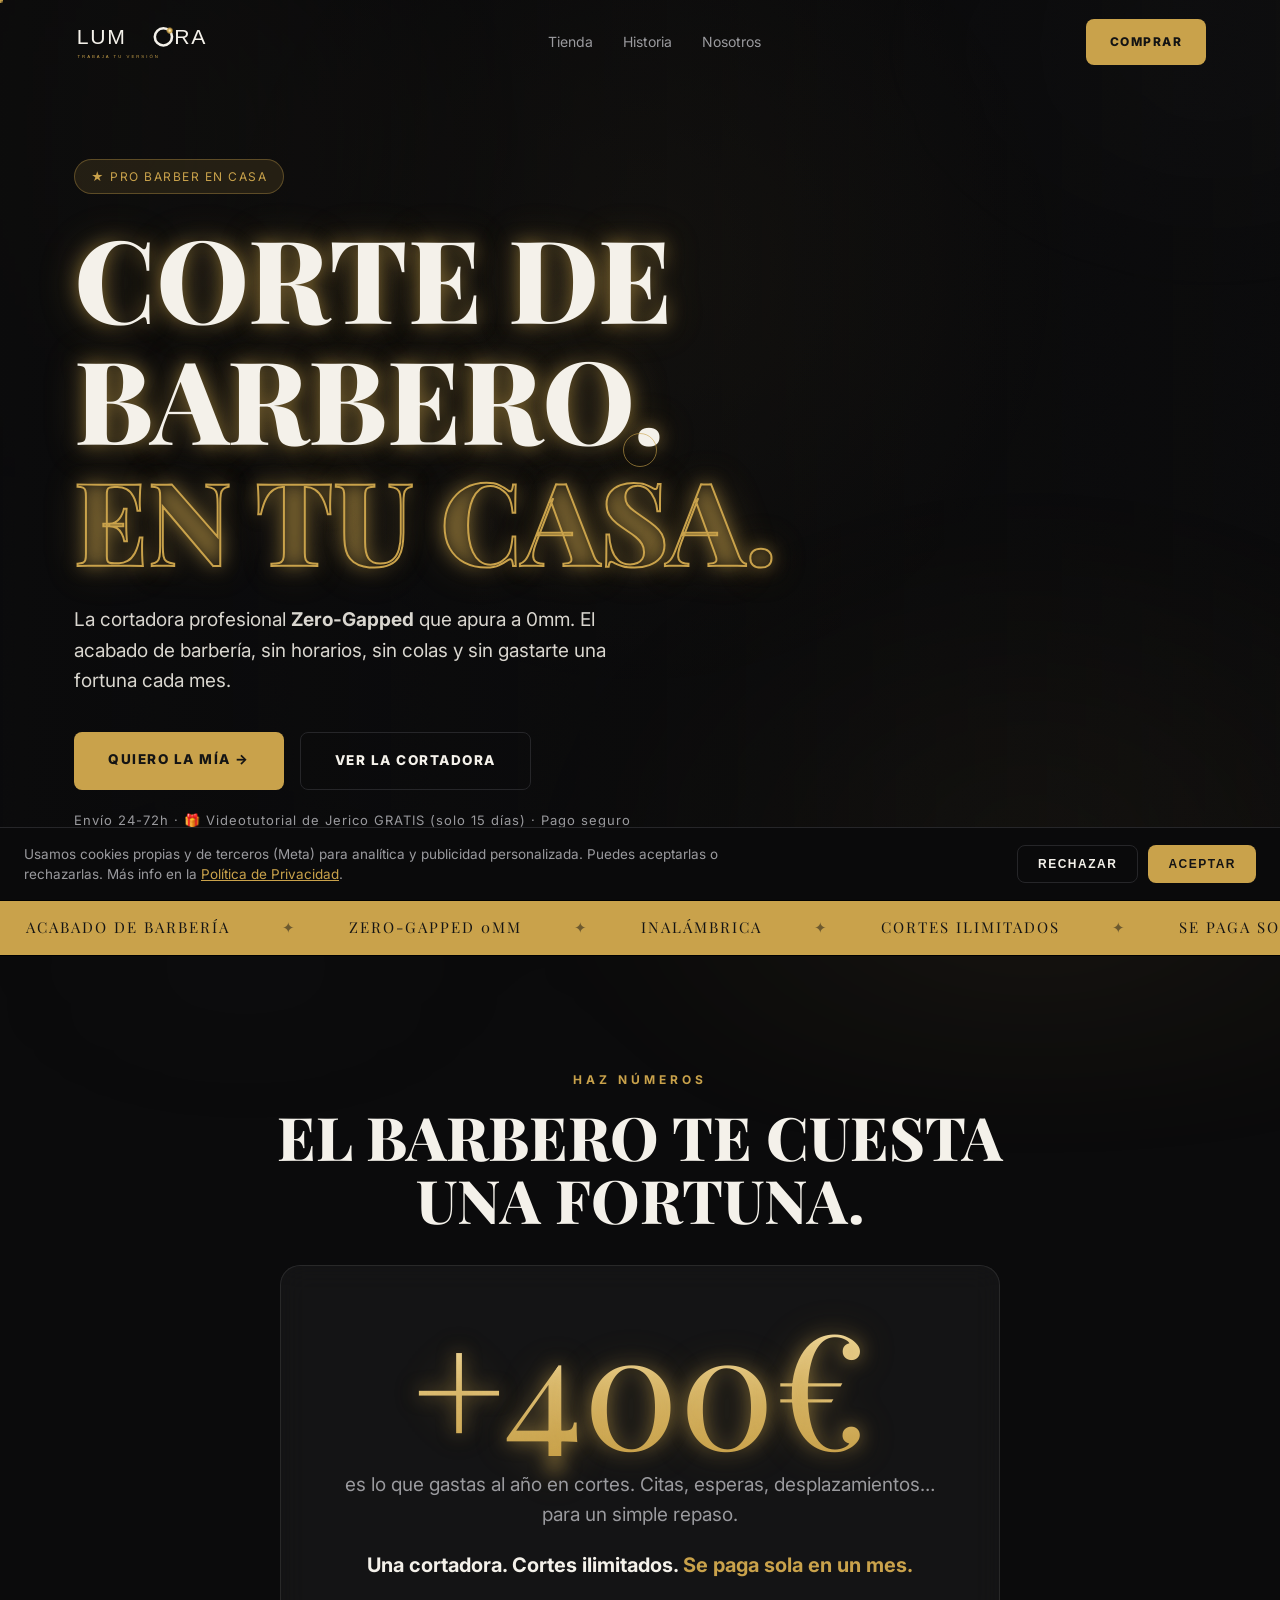
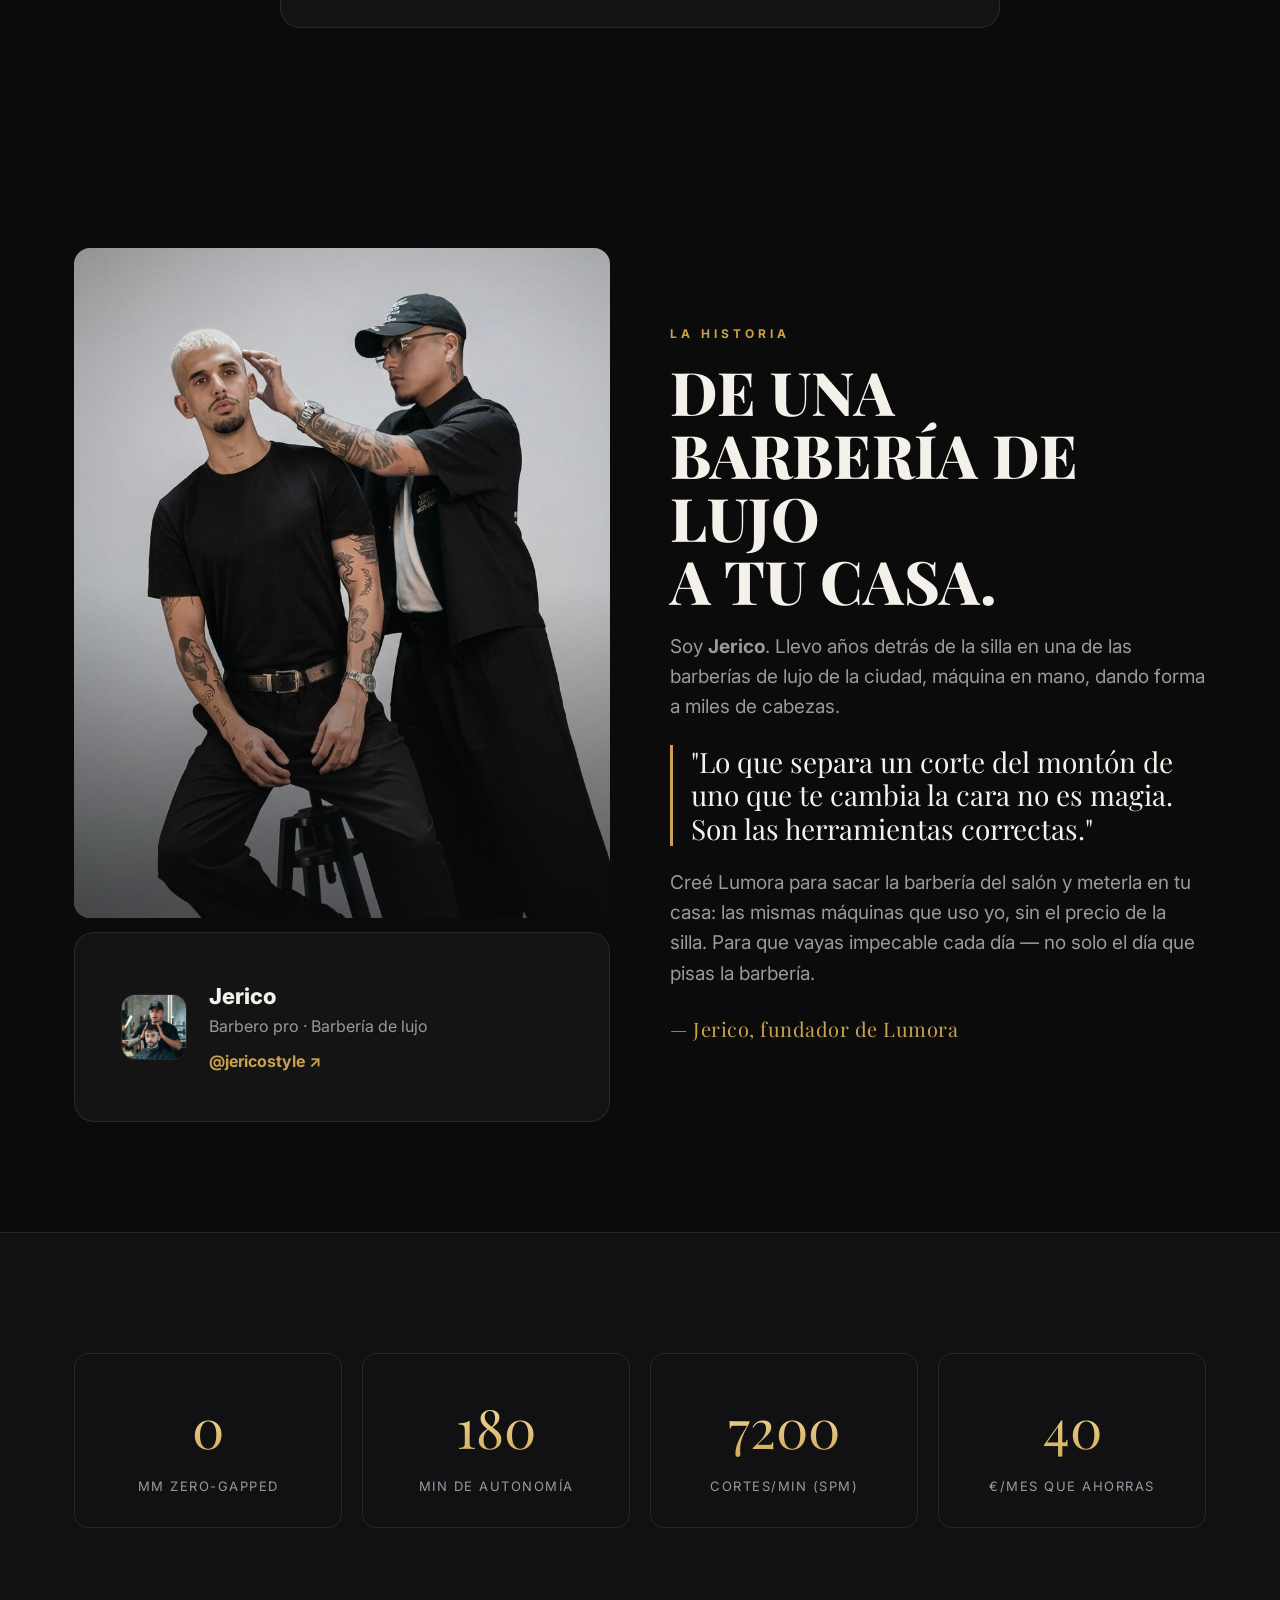
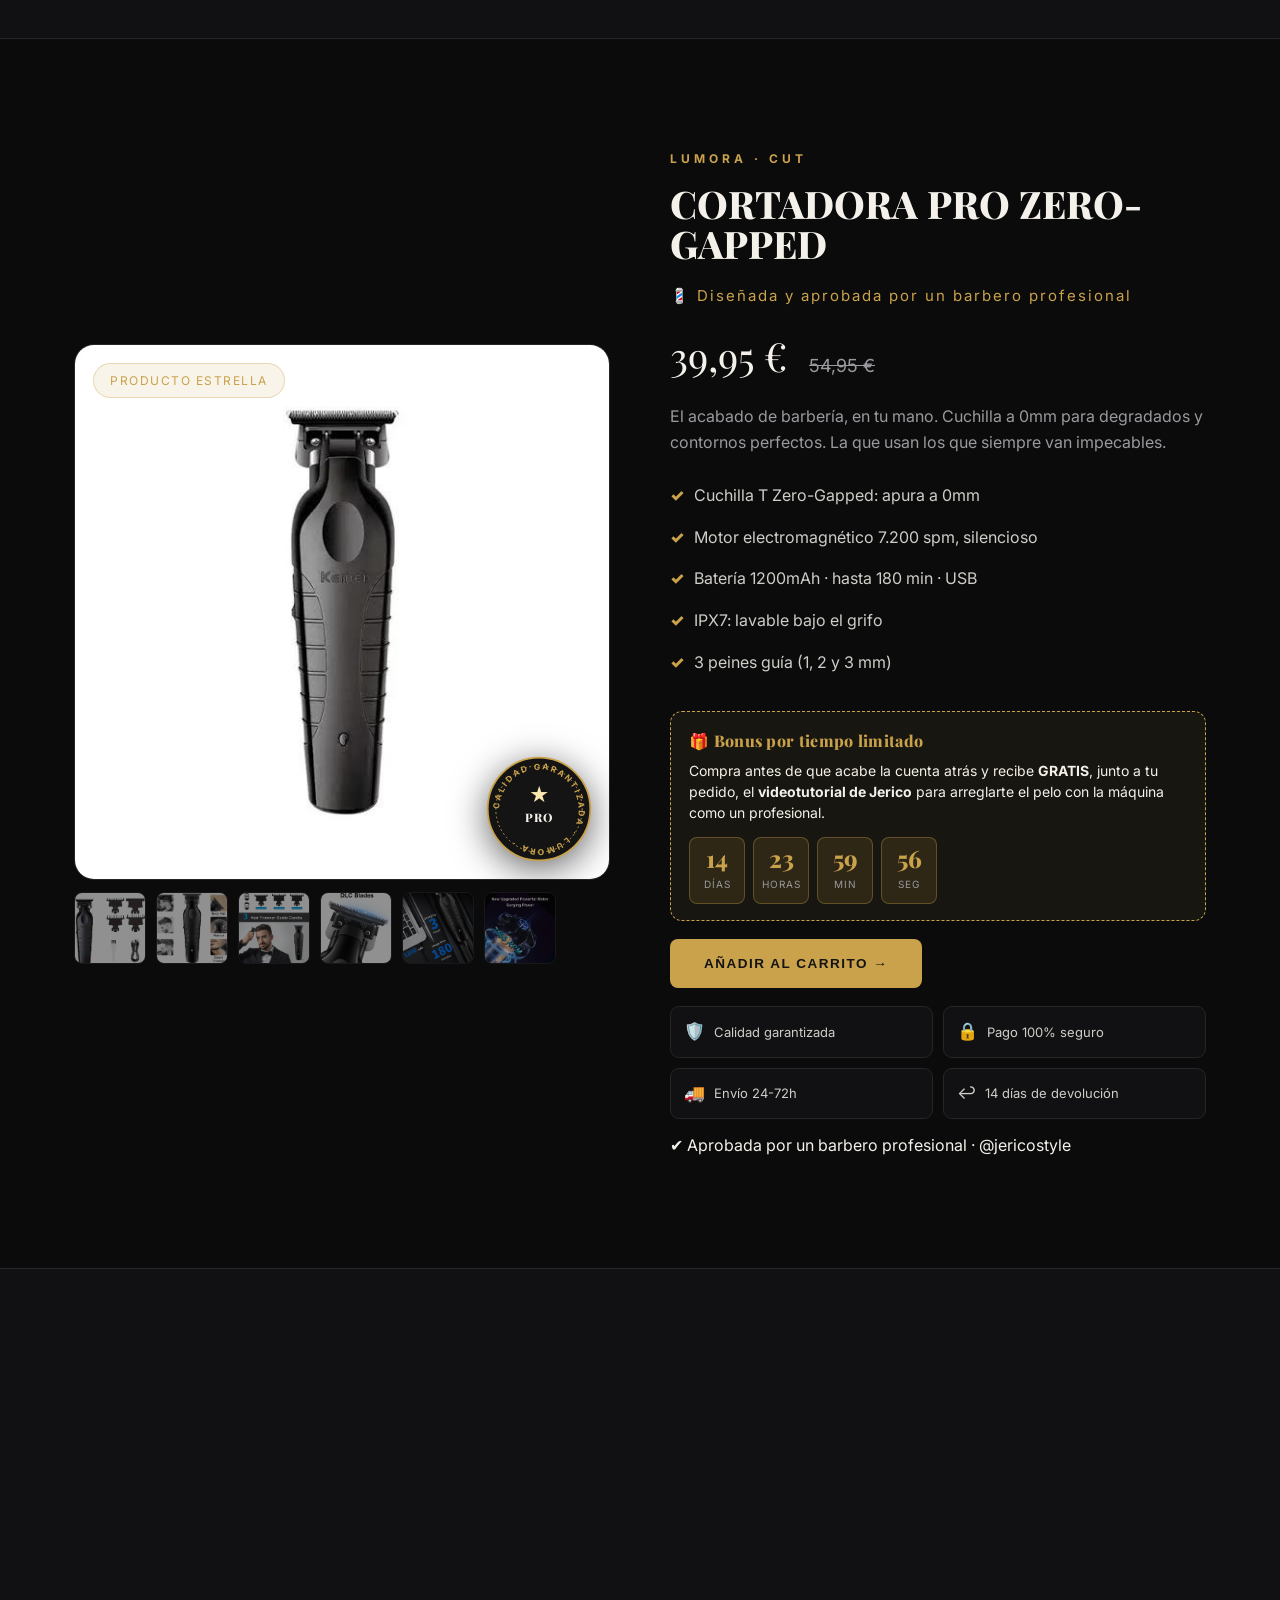
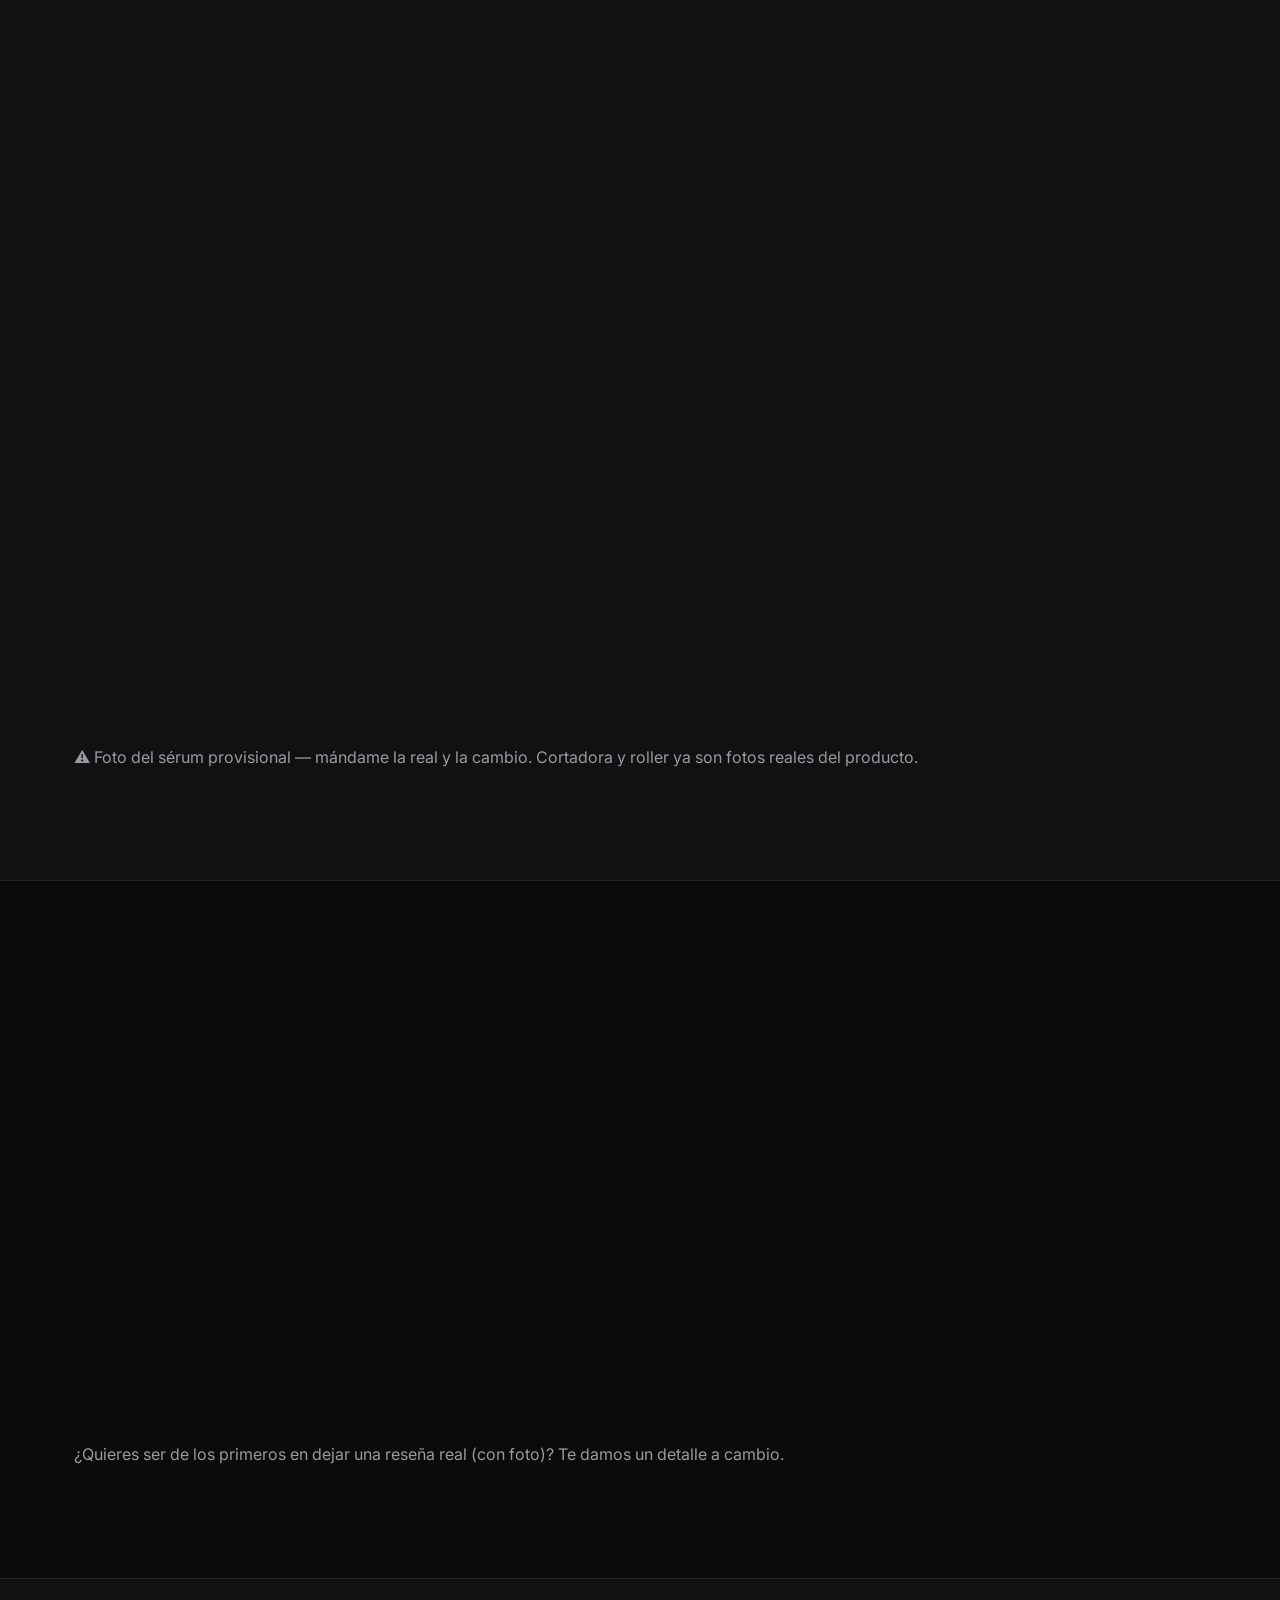
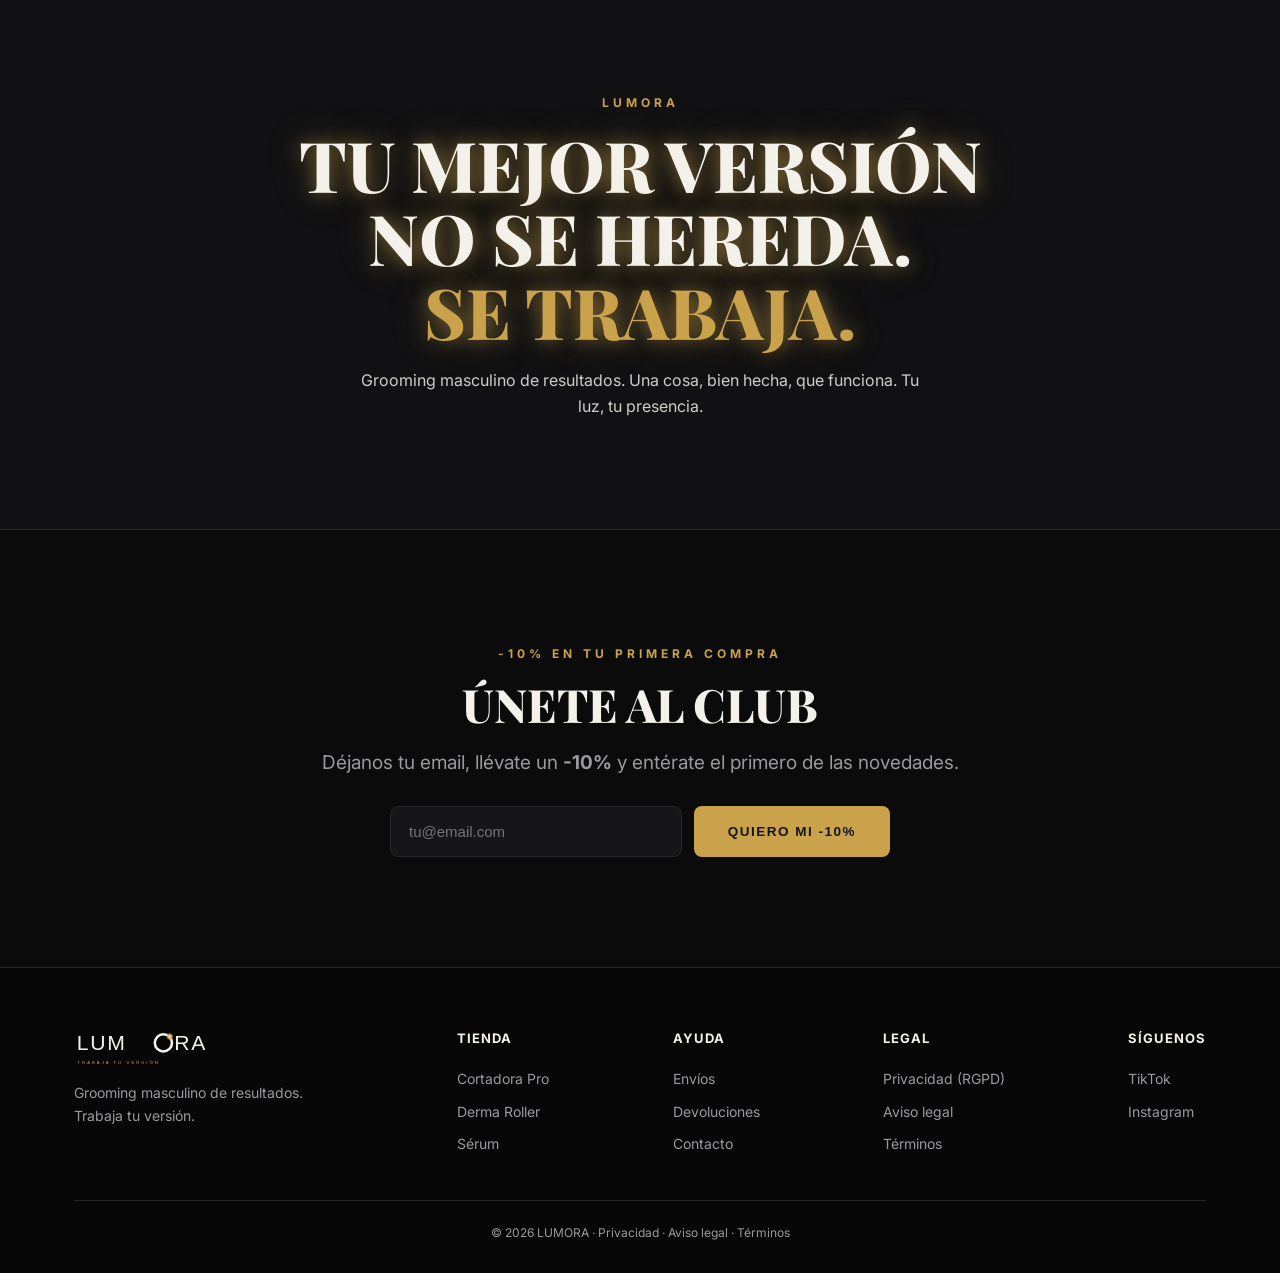
==== commit ec984356: "Activa Meta Pixel + consentimiento RGPD, páginas legales y limpia reseñas - Instala Meta Pixel (2177" ====
--- a/index.html
+++ b/index.html
@@ -11,7 +11,7 @@
 <link rel="stylesheet" href="styles.css">
 <link rel="icon" href="logo.svg">
 </head>
-<body>
+<body data-page="home">
 
 <div class="aurora"></div>
 <div class="bg-glow"></div>
@@ -111,7 +111,7 @@
     <div class="reveal">
       <div class="media" id="prodMedia">
         <div class="glow"></div>
-        <span class="badge pill">Más vendido</span>
+        <span class="badge pill">Producto estrella</span>
         <img id="mainImg" src="fotos/maquina-1.jpg" alt="Cortadora Pro Zero-Gapped LUMORA">
         <div class="seal">
           <svg viewBox="0 0 120 120" class="sealsvg" xmlns="http://www.w3.org/2000/svg">
@@ -136,7 +136,7 @@
     <div class="reveal d2">
       <div class="eyebrow">Lumora · Cut</div>
       <h2>Cortadora Pro Zero-Gapped</h2>
-      <div class="stars">★★★★★ <span style="color:var(--muted);font-size:14px">(214 reseñas)</span></div>
+      <div class="stars" style="color:var(--gold);font-size:15px">💈 Diseñada y aprobada por un barbero profesional</div>
       <div class="price">39,95 € <small>54,95 €</small></div>
       <p style="color:var(--muted)">El acabado de barbería, en tu mano. Cuchilla a 0mm para degradados y contornos perfectos. La que usan los que siempre van impecables.</p>
       <ul>
@@ -177,13 +177,13 @@
     <div class="shop">
 
       <div class="card reveal d1">
-        <div class="ph"><span class="badge pill tagp">Más vendido</span>
+        <div class="ph"><span class="badge pill tagp">Producto estrella</span>
           <img src="fotos/maquina-1.jpg" alt="Cortadora Pro Zero-Gapped">
         </div>
         <div class="body">
           <div class="cat">Cut · Barber tool</div>
           <h3>Cortadora Pro Zero-Gapped</h3>
-          <div class="stars">★★★★★ <span style="color:var(--muted)">(214)</span></div>
+          <div class="stars" style="color:var(--gold);font-size:13px">💈 Aprobada por @jericostyle</div>
           <p>Máquina profesional inalámbrica con cuchilla a 0mm. El acabado del barbero, en tu casa.</p>
           <ul class="feat"><li>Cuchilla Zero-Gapped (0mm)</li><li>Inalámbrica · USB-C</li><li>Acabado profesional</li></ul>
           <div class="pricerow"><div class="pr">39,95 € <small>54,95 €</small></div><button class="btn" onclick="addCart()">Añadir →</button></div>
@@ -197,7 +197,7 @@
         <div class="body">
           <div class="cat">Skin · Microneedling</div>
           <h3>Derma Roller de Titanio</h3>
-          <div class="stars">★★★★★ <span style="color:var(--muted)">(128)</span></div>
+          <div class="stars" style="color:var(--muted);font-size:13px">Disponible pronto</div>
           <p>540 microagujas de titanio. Mejora el aspecto de la piel y la absorción de tus tratamientos.</p>
           <ul class="feat"><li>540 microagujas titanio</li><li>Aspecto más firme</li><li>Reutilizable</li></ul>
           <div class="pricerow"><div class="pr" style="color:var(--muted)">Pronto</div><button class="btn soon" disabled>Próximamente</button></div>
@@ -211,7 +211,7 @@
         <div class="body">
           <div class="cat">Hair · Cuidado</div>
           <h3>Sérum Capilar &amp; Barba</h3>
-          <div class="stars">★★★★★ <span style="color:var(--muted)">(54)</span></div>
+          <div class="stars" style="color:var(--muted);font-size:13px">Disponible pronto</div>
           <p>Fórmula nutritiva que fortalece y cuida cabello y barba, para un aspecto más denso y sano.</p>
           <ul class="feat"><li>Nutre el cuero cabelludo</li><li>Aspecto más denso</li><li>Apto para barba</li></ul>
           <div class="pricerow"><div class="pr" style="color:var(--muted)">Pronto</div><button class="btn soon" disabled>Próximamente</button></div>
@@ -223,17 +223,18 @@
   </div>
 </section>
 
-<!-- REVIEWS (sin caras stock) -->
+<!-- CONFIANZA REAL (sin reseñas inventadas) -->
 <section class="block" id="resultados">
   <div class="wrap">
-    <div class="eyebrow reveal">Lo dicen ellos</div>
-    <h2 class="reveal d1">Adiós barbería.</h2>
+    <div class="eyebrow reveal">Por qué confiar</div>
+    <h2 class="reveal d1">Sin humo. Solo lo real.</h2>
+    <p class="lead reveal d2" style="max-width:660px">Somos una marca nueva: no te vamos a inventar reseñas. Lo que sí tienes — la máquina que un barbero profesional aprueba y tu compra protegida.</p>
     <div class="reviews">
-      <div class="review reveal d1"><div class="top"><div class="av-i">C</div><div><div style="font-weight:700">Carlos M.</div><div class="who">Madrid</div></div></div><div class="stars">★★★★★</div><p>"Llevo 4 meses cortándome yo. He recuperado lo que costó en la primera semana."</p></div>
-      <div class="review reveal d2"><div class="top"><div class="av-i">J</div><div><div style="font-weight:700">Javi R.</div><div class="who">Valencia</div></div></div><div class="stars">★★★★★</div><p>"El apurado a 0mm es de barbería de verdad. Los contornos quedan perfectos."</p></div>
-      <div class="review reveal d3"><div class="top"><div class="av-i">D</div><div><div style="font-weight:700">Dani L.</div><div class="who">Sevilla</div></div></div><div class="stars">★★★★★</div><p>"Potente y silenciosa. La batería aguanta un montón. Brutal por el precio."</p></div>
-    </div>
-    <p class="micro" style="margin-top:18px;color:var(--muted)">* Reseñas de ejemplo — se sustituyen por reseñas reales con foto/vídeo al lanzar.</p>
+      <div class="review reveal d1"><div class="stars" style="font-size:26px">💈</div><p><b>Aprobada por @jericostyle</b><br>Barbero profesional. La máquina que él mismo usaría para un acabado de barbería en casa.</p></div>
+      <div class="review reveal d2"><div class="stars" style="font-size:26px">↩️</div><p><b>14 días de devolución</b><br>Pruébala sin riesgo. Si no es lo que esperabas, te devolvemos el dinero.</p></div>
+      <div class="review reveal d3"><div class="stars" style="font-size:26px">🚚</div><p><b>Envío 24-72h · Pago seguro</b><br>Recíbela rápido y paga con total seguridad en una pasarela cifrada.</p></div>
+    </div>
+    <p class="micro reveal" style="margin-top:18px;color:var(--muted)">¿Quieres ser de los primeros en dejar una reseña real (con foto)? Te damos un detalle a cambio.</p>
   </div>
 </section>
 
@@ -268,16 +269,26 @@
         <p>Grooming masculino de resultados. Trabaja tu versión.</p>
       </div>
       <div><h4>Tienda</h4><ul><li><a href="#producto">Cortadora Pro</a></li><li><a href="#tienda">Derma Roller</a></li><li><a href="#tienda">Sérum</a></li></ul></div>
-      <div><h4>Ayuda</h4><ul><li><a href="#">Envíos</a></li><li><a href="#">Devoluciones</a></li><li><a href="#">FAQ</a></li><li><a href="#">Contacto</a></li></ul></div>
-      <div><h4>Legal</h4><ul><li><a href="#">Privacidad (RGPD)</a></li><li><a href="#">Aviso legal</a></li><li><a href="#">Términos</a></li></ul></div>
-      <div><h4>Síguenos</h4><ul><li><a href="#">TikTok</a></li><li><a href="#">Instagram</a></li></ul></div>
-    </div>
-    <div class="bottom">© 2026 LUMORA · Maqueta local de demostración · Construido por Claude</div>
+      <div><h4>Ayuda</h4><ul><li><a href="envios-devoluciones.html">Envíos</a></li><li><a href="envios-devoluciones.html#devoluciones">Devoluciones</a></li><li><a href="mailto:[email]">Contacto</a></li></ul></div>
+      <div><h4>Legal</h4><ul><li><a href="privacidad.html">Privacidad (RGPD)</a></li><li><a href="aviso-legal.html">Aviso legal</a></li><li><a href="terminos.html">Términos</a></li></ul></div>
+      <div><h4>Síguenos</h4><ul><li><a href="https://www.tiktok.com/@lumora_styleshop" target="_blank" rel="noopener">TikTok</a></li><li><a href="https://instagram.com/lumora_styleshop" target="_blank" rel="noopener">Instagram</a></li></ul></div>
+    </div>
+    <div class="bottom">© 2026 LUMORA · <a href="privacidad.html">Privacidad</a> · <a href="aviso-legal.html">Aviso legal</a> · <a href="terminos.html">Términos</a></div>
   </div>
 </footer>
+
+<!-- Banner de consentimiento RGPD (obligatorio en la UE) -->
+<div id="consent" class="consent" style="display:none">
+  <p>Usamos cookies propias y de terceros (Meta) para analítica y publicidad personalizada. Puedes aceptarlas o rechazarlas. Más info en la <a href="privacidad.html">Política de Privacidad</a>.</p>
+  <div class="consent-btns">
+    <button id="consent-reject" class="btn ghost sm" type="button">Rechazar</button>
+    <button id="consent-accept" class="btn sm" type="button">Aceptar</button>
+  </div>
+</div>
 
 <script src="https://cdnjs.cloudflare.com/ajax/libs/three.js/r128/three.min.js"></script>
 <script src="three-scene.js"></script>
+<script src="consent-pixel.js"></script>
 <script src="app.js"></script>
 </body>
 </html>
--- a/styles.css
+++ b/styles.css
@@ -273,3 +273,25 @@
 footer ul{list-style:none}footer ul li{padding:5px 0}
 footer ul a:hover{color:var(--gold)}
 footer .bottom{margin-top:40px;border-top:1px solid var(--line);padding-top:22px;font-size:12px;text-align:center}
+footer .bottom a{color:var(--muted)}footer .bottom a:hover{color:var(--gold)}
+
+/* COOKIE CONSENT (RGPD) */
+.consent{position:fixed;left:0;right:0;bottom:0;z-index:9000;background:rgba(11,11,12,.96);backdrop-filter:blur(12px);border-top:1px solid var(--line);padding:16px 24px;display:flex;align-items:center;justify-content:space-between;gap:18px;flex-wrap:wrap}
+.consent p{color:var(--muted);font-size:13.5px;margin:0;max-width:760px;line-height:1.5}
+.consent p a{color:var(--gold);text-decoration:underline}
+.consent-btns{display:flex;gap:10px}
+.btn.sm{padding:11px 20px;font-size:12px}
+@media(max-width:560px){.consent{flex-direction:column;align-items:stretch;text-align:center}.consent-btns{justify-content:center}}
+
+/* LEGAL PAGES */
+.legal{position:relative;z-index:3;padding:120px 0 80px;min-height:100vh}
+.legal .wrap{max-width:820px}
+.legal-back{display:inline-block;color:var(--muted);font-size:14px;margin-bottom:30px}
+.legal-back:hover{color:var(--gold)}
+.legal h1{font-size:clamp(30px,5vw,52px);margin-bottom:10px}
+.legal .legal-upd{color:var(--muted);font-size:13px;margin-bottom:38px;font-style:italic}
+.legal h2{font-family:'Playfair Display',serif;font-size:22px;margin:34px 0 12px;color:var(--text)}
+.legal p,.legal li{color:#c9c7c2;font-size:15.5px;margin-bottom:10px}
+.legal ul{padding-left:22px;margin-bottom:12px}
+.legal a{color:var(--gold)}
+.legal a:hover{text-decoration:underline}
